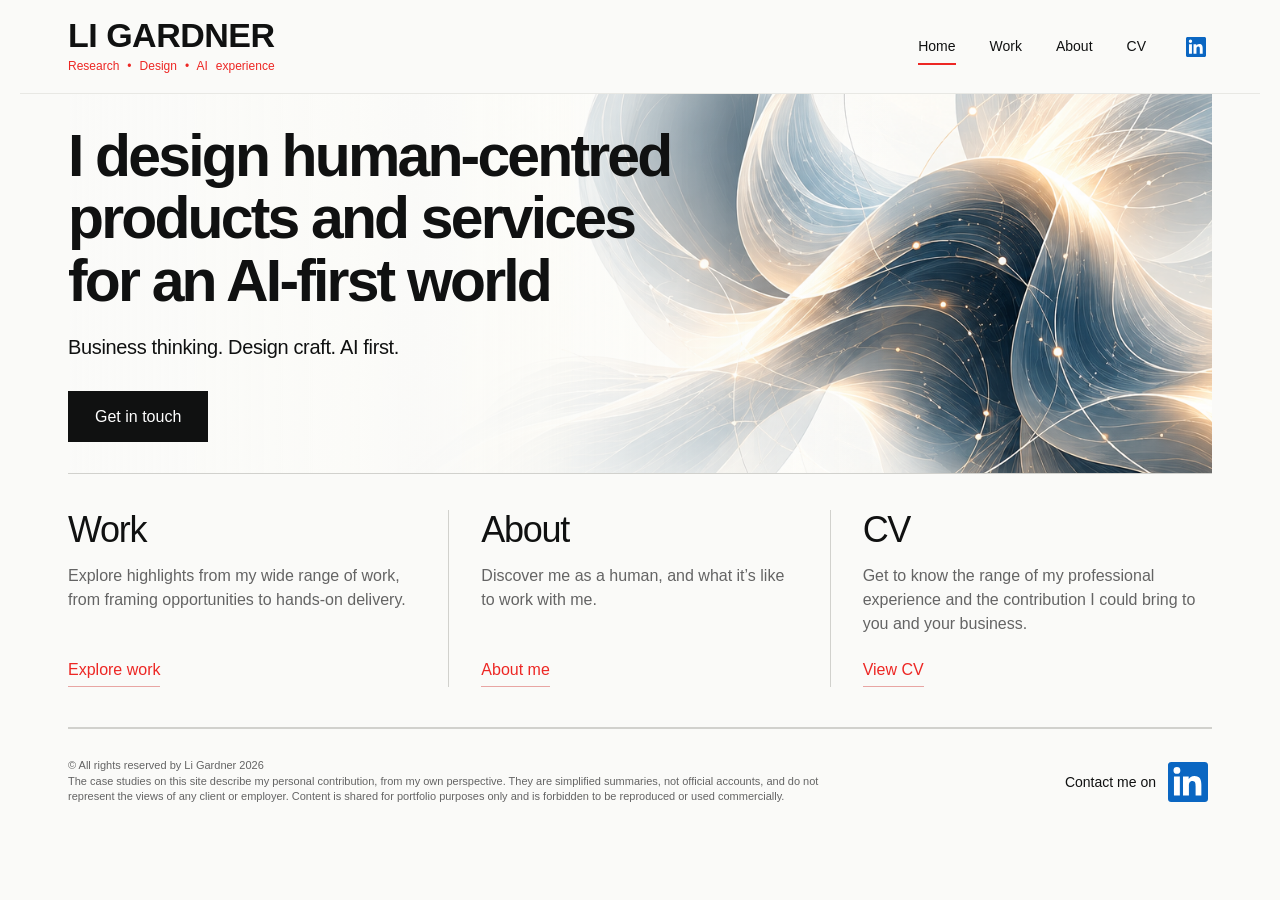
==== index.html @ 1fcf15bc "Fix next-case thumbnails" ====
<!doctype html><html lang="en"><head><meta charset="utf-8"><meta name="viewport" content="width=device-width,initial-scale=1"><meta name="description" content="Li Gardner connects business, people and technology, from strategy to hands-on product design and delivery."><title>Strategy × Design × AI | Li Gardner</title><link rel="icon" href="favicon.ico" sizes="any"><link rel="icon" type="image/png" sizes="32x32" href="assets/favicon-32.png"><link rel="apple-touch-icon" href="assets/apple-touch-icon.png"><link rel="stylesheet" href="style.css"><style>.portfolio-column h2{font-size:36px;letter-spacing:-1.3px;font-weight:500;line-height:1.1}.portfolio-column a{font-size:16px;padding-bottom:5px}.portfolio-column a:hover{color:var(--red);border-color:#e8a5a3}</style></head><body class=""><a class="skip" href="#main">Skip to content</a><header><a class="brand" href="index.html"><span class="brand-name">LI GARDNER</span><span class="brand-tagline">Research • Design • AI experience</span></a><nav aria-label="Main navigation"><a href="index.html" class="active" aria-current="page">Home</a><a href="work.html" >Work</a><a href="about.html" >About</a><a href="cv.html" >CV</a><span class="nav-contact"><a class="nav-icon" href="https://www.linkedin.com/in/ligardner/" target="_blank" rel="noopener" aria-label="Li Gardner on LinkedIn" title="LinkedIn"><svg viewBox="0 0 24 24" fill="currentColor" aria-hidden="true" focusable="false"><rect x="4" y="4" width="16" height="16" fill="#fff"/><path d="M20.45 2H3.55C2.69 2 2 2.68 2 3.52v16.96c0 .84.69 1.52 1.55 1.52h16.9c.86 0 1.55-.68 1.55-1.52V3.52c0-.84-.69-1.52-1.55-1.52ZM7.93 18.75H4.98V9.2h2.95v9.55ZM6.46 7.9a1.71 1.71 0 1 1 0-3.42 1.71 1.71 0 0 1 0 3.42Zm12.29 10.85H15.8V14.1c0-1.11-.02-2.54-1.55-2.54-1.55 0-1.79 1.21-1.79 2.46v4.73H9.51V9.2h2.83v1.31h.04c.39-.74 1.35-1.52 2.78-1.52 2.97 0 3.52 1.95 3.52 4.49v5.27Z"/></svg></a></span></nav></header><main id="main"><section class="hero"><img class="hero-image" src="assets/technology-abstract.png" alt="Translucent flowing forms, fine data threads and luminous connections"><div class="copy"><h1 class="ai-headline"><span>I design human-centred</span><span>products and services</span><span>for an AI-first world</span></h1><p class="hero-capabilities">Business thinking. Design craft. AI first.</p><a class="hero-contact" href="mailto:li.gardner.design@gmail.com">Get in touch</a></div></section><section class="section portfolio-columns" aria-label="Explore the portfolio"><article class="portfolio-column"><h2>Work</h2><p>Explore highlights from my wide range of work, from framing opportunities to hands-on delivery.</p><a href="work.html">Explore work</a></article><article class="portfolio-column"><h2>About</h2><p>Discover me as a human, and what it’s like to work with me.</p><a href="about.html">About me</a></article><article class="portfolio-column"><h2>CV</h2><p>Get to know the range of my professional experience and the contribution I could bring to you and your business.</p><a href="cv.html">View CV</a></article></section></main><footer><span class="footer-rights">© All rights reserved by Li Gardner 2026</span><div class="footer-links"><a class="footer-linkedin" href="https://www.linkedin.com/in/ligardner/" target="_blank" rel="noopener" aria-label="Contact me on LinkedIn">Contact me on <svg viewBox="0 0 24 24" fill="currentColor" aria-hidden="true" focusable="false"><rect x="4" y="4" width="16" height="16" fill="#fff"/><path d="M20.45 2H3.55C2.69 2 2 2.68 2 3.52v16.96c0 .84.69 1.52 1.55 1.52h16.9c.86 0 1.55-.68 1.55-1.52V3.52c0-.84-.69-1.52-1.55-1.52ZM7.93 18.75H4.98V9.2h2.95v9.55ZM6.46 7.9a1.71 1.71 0 1 1 0-3.42 1.71 1.71 0 0 1 0 3.42Zm12.29 10.85H15.8V14.1c0-1.11-.02-2.54-1.55-2.54-1.55 0-1.79 1.21-1.79 2.46v4.73H9.51V9.2h2.83v1.31h.04c.39-.74 1.35-1.52 2.78-1.52 2.97 0 3.52 1.95 3.52 4.49v5.27Z"/></svg></a></div><p class="footer-note">The case studies on this site describe my personal contribution, from my own perspective. They are simplified summaries, not official accounts, and do not represent the views of any client or employer. Content is shared for portfolio purposes only and is forbidden to be reproduced or used commercially.</p></footer><script data-goatcounter="https://ligardner.goatcounter.com/count"
        async src="//gc.zgo.at/count.js"></script>
</body></html>
---- style.css ----
:root{--red:#ed2724;--ink:#101111;--muted:#646464;--line:#d1d1cd;--paper:#fafaf8}*{box-sizing:border-box}html{scroll-behavior:smooth}body{margin:0;background:var(--paper);color:var(--ink);font-family:Arial,Helvetica,sans-serif;font-size:16px;line-height:1.45}a{color:inherit;text-decoration:none}a:hover{color:var(--red)}a:focus-visible,button:focus-visible{outline:2px solid var(--red);outline-offset:6px}img{display:block;width:100%;object-fit:cover}header,main,footer{max-width:1240px;margin:auto}header{height:94px;padding:0 48px;display:flex;align-items:center;justify-content:space-between;border-bottom:1px solid #e8e8e4}.brand{font-size:18px;font-weight:700;letter-spacing:-.7px}nav{display:flex;gap:34px;font-size:14px}nav .active{border-bottom:2px solid var(--red);padding-bottom:9px}main{padding:0 48px}.eyebrow{font-size:12px;letter-spacing:2px;text-transform:uppercase;margin:0 0 24px}.red{color:var(--red)}h1,h2,h3,p{margin-top:0}h1{font-size:clamp(48px,5.8vw,78px);line-height:1.03;font-weight:500;letter-spacing:-4px;margin-bottom:30px}h2{font-size:36px;font-weight:500;line-height:1.1;letter-spacing:-1.3px}h3{font-size:24px;line-height:1.2;letter-spacing:-.7px}p{max-width:650px}p.sub{font-size:22px;line-height:1.3}.muted{color:var(--muted)}.link{display:inline-block;color:var(--red);border-bottom:1px solid #e8a5a3;padding-bottom:5px}.hero{position:relative;min-height:630px;display:flex;align-items:center;border-bottom:1px solid var(--line);isolation:isolate}.hero .hero-image{position:absolute;right:-48px;top:0;width:66%;height:100%;z-index:-1}.hero .copy{width:58%;padding:70px 0}.hero h1{font-size:clamp(46px,4.6vw,63px);font-weight:600;line-height:1.06;letter-spacing:-2.8px}.hero p{font-size:18px}.dash{height:2px;width:32px;background:var(--red);margin-top:24px}.facts{display:grid;grid-template-columns:repeat(3,1fr);gap:30px;padding:32px 0;border-bottom:1px solid var(--line)}.facts strong{display:block;font-size:18px;margin-bottom:8px}.facts span{font-size:14px;color:var(--muted)}.section{padding:58px 0;border-bottom:1px solid var(--line)}.feature{display:grid;grid-template-columns:1.3fr 1fr;gap:48px;align-items:center}.feature img{height:450px}.feature h2{font-size:46px}.feature .sub{font-size:23px}.statement{display:grid;grid-template-columns:1fr 1fr;gap:64px}.statement p{color:var(--muted);font-size:18px}.page-intro{padding:62px 0 36px}.page-intro h1{max-width:760px}.work-grid{display:grid;grid-template-columns:1.3fr 1fr;gap:56px;align-items:start}.work-grid img{height:640px}.work-copy{padding:20px 0}.work-copy h2{font-size:44px}.metrics{display:flex;gap:30px;border-top:1px solid var(--line);border-bottom:1px solid var(--line);padding:26px 0;margin:32px 0}.metrics strong{font-size:38px;line-height:1.1;display:block;letter-spacing:-1px}.metrics small{font-size:14px;display:block;margin-top:8px;color:var(--muted)}.roles{font-size:14px;padding-bottom:20px}.work-end{font-size:30px;max-width:640px;line-height:1.25;padding:64px 0}.about-grid{display:grid;grid-template-columns:1fr 1fr;gap:64px}.portrait{height:430px;background:#dededc;display:flex;align-items:center;justify-content:center;color:#777;margin-bottom:30px}.approach{margin-top:48px}.step{display:grid;grid-template-columns:70px 1fr;gap:20px;border-top:1px solid var(--line);padding:24px 0}.step-number{color:#b9b9b6;font-size:48px;line-height:1}.step strong{display:block;margin-bottom:5px}.step p{font-size:16px;color:var(--muted);margin:0}.outline{display:inline-block;color:var(--red);border:1px solid var(--red);padding:13px 30px;margin:10px 0 30px}.experience{display:grid;grid-template-columns:1.3fr 1fr;gap:70px;padding:40px 0 60px;border-top:1px solid var(--line)}.timeline{border-left:1px solid var(--line);margin-left:12px;padding-left:30px}.job{position:relative;padding:0 0 32px}.job:before{content:'';position:absolute;left:-35px;top:9px;width:9px;height:9px;border-radius:50%;background:var(--ink)}.job h3{margin-bottom:6px}.job p{font-size:15px;color:var(--muted);margin-bottom:5px}.caps{list-style:none;padding:0;display:grid;grid-template-columns:1fr 1fr;gap:18px}.dark{background:#0e1010;color:#f5f5f2;--line:#454646;--muted:#b0b1af}.dark header{border-color:#303232}.case-hero{position:relative;min-height:730px;isolation:isolate;padding-top:45px}.case-hero h1{font-size:clamp(48px,5.5vw,72px);max-width:660px;letter-spacing:-3px}.case-hero img{position:absolute;z-index:-2;inset:0;width:100%;height:100%;object-position:center 63%}.case-hero:after{content:'';position:absolute;inset:0;z-index:-1;background:linear-gradient(180deg,rgba(14,16,16,.93),rgba(14,16,16,0) 65%)}.case-hero .eyebrow{color:#e8aca2}.summary{display:grid;grid-template-columns:repeat(3,1fr);gap:32px;padding:36px 0;border-bottom:1px solid var(--line)}.summary h3{font-size:18px}.summary p{font-size:16px;color:var(--muted);margin:0}.impact{padding:34px 0;border-bottom:1px solid var(--line)}.impact .rating{font-size:82px;line-height:1.1;letter-spacing:-3px;color:var(--red)}.impact .label{font-size:14px;margin-bottom:10px}.chapters{display:flex;gap:24px;padding:24px 0;border-bottom:1px solid var(--line);font-size:14px;flex-wrap:wrap}.chapter{padding:45px 0;border-bottom:1px solid var(--line);display:grid;grid-template-columns:1fr 1fr;gap:45px;align-items:start}.chapter h2{font-size:30px}.chapter h2 span{color:var(--red)}.chapter p{color:var(--muted)}.chapter img{height:320px}.chapter .evidence{border-left:2px solid var(--red);padding-left:24px}.evidence strong{font-size:50px;font-weight:500}.evidence p{margin:5px 0 20px}.visual-note{font-size:12px;color:var(--muted);text-align:right;padding-top:8px}.outcomes{display:grid;grid-template-columns:repeat(3,1fr);gap:20px;margin-top:20px}.outcomes strong{display:block;font-size:36px}.outcomes span{font-size:14px;color:var(--muted)}footer{padding:30px 48px;display:flex;justify-content:space-between;gap:25px;font-size:14px}.footer-links{display:flex;gap:26px}.skip{position:absolute;top:-60px;left:10px;background:white;color:black;padding:10px;z-index:10}.skip:focus{top:10px}@media(min-width:1400px){body{padding:16px 0}header,main,footer{max-width:1320px}}@media(max-width:760px){header{height:76px;padding:0 24px}nav{gap:23px}main{padding:0 24px}h1{font-size:54px;letter-spacing:-2.7px}.hero{min-height:640px;align-items:flex-start}.hero .copy{width:100%;padding:50px 0}.hero h1{max-width:360px;font-size:45px;letter-spacing:-2px}.hero .hero-image{width:100%;right:-24px;top:220px;height:420px;opacity:.9}.hero p{max-width:190px;font-size:16px}.facts{gap:18px;padding:24px 0}.facts strong{font-size:15px}.facts span{font-size:12px}.feature,.statement,.work-grid,.about-grid,.experience,.chapter{grid-template-columns:1fr;gap:28px}.section{padding:38px 0}.feature img{height:350px}.feature h2,.work-copy h2{font-size:36px}.page-intro{padding-top:42px}.work-grid img{height:470px}.work-copy{padding:0}.metrics{gap:24px}.metrics strong{font-size:30px}.work-end{font-size:26px;padding:42px 0}.about-grid{gap:0}.portrait{height:320px}.approach{margin-top:10px}.experience{gap:24px}.summary{gap:18px}.summary h3{font-size:15px}.summary p{font-size:14px}.case-hero{min-height:610px}.case-hero h1{font-size:45px;letter-spacing:-2px}.case-hero img{object-position:50% 60%}.impact .rating{font-size:62px}.chapter{padding:34px 0}.outcomes{grid-template-columns:1fr}.outcomes div{border-bottom:1px solid var(--line);padding:12px 0}footer{padding:26px 24px;font-size:12px}.footer-links{gap:12px}.caps{font-size:14px}}@media(prefers-reduced-motion:reduce){html{scroll-behavior:auto}}

/* Policing case study */
.case-deck{max-width:520px;color:#d8d8d4}.policing-hero:after{background:linear-gradient(90deg,rgba(14,16,16,.95),rgba(14,16,16,.3) 80%)}.policing-hero img{object-position:center}.partner-grid{display:grid;grid-template-columns:repeat(4,1fr);gap:26px;margin-top:35px}.partner-grid article{border-top:1px solid var(--line);padding-top:25px}.partner-grid p{color:var(--muted)}.partner-grid .eyebrow{font-size:12px;margin-bottom:14px}.partner-grid h3{font-size:22px}.case-table{width:100%;border-collapse:collapse;text-align:left;margin-top:30px}.case-table caption{text-align:left;font-size:14px;color:var(--muted);padding-bottom:15px}.case-table th,.case-table td{border-top:1px solid var(--line);padding:20px 18px;vertical-align:top}.case-table th:first-child{padding-left:0;width:20%}.case-table td{color:var(--muted);width:40%}.case-table thead{font-size:14px}.evaluation-list{padding-left:20px;color:var(--muted)}.evaluation-list li{padding-bottom:12px}.evaluation-list b{color:#f5f5f2}.case-closing{font-size:24px;line-height:1.35;margin-top:40px;max-width:850px}.case-bottom{display:flex;justify-content:space-between;gap:20px;padding:30px 0}.work-entry{padding-bottom:48px;margin-bottom:48px;border-bottom:1px solid var(--line)}.policing-card .metrics strong{font-size:30px}.home-policing{margin-top:44px;padding-top:44px;border-top:1px solid var(--line)}@media(max-width:760px){.partner-grid{grid-template-columns:1fr 1fr;gap:24px}.case-table th,.case-table td{padding:14px 10px;font-size:14px}.case-table th:first-child{width:21%}.case-deck{font-size:18px;max-width:300px}.policing-hero{min-height:590px}.policing-hero img{object-position:65% center}.policing-hero:after{background:linear-gradient(90deg,rgba(14,16,16,.9),rgba(14,16,16,.3))}.case-closing{font-size:21px}.case-bottom{font-size:14px}.partner-grid h3{font-size:20px}.work-entry{padding-bottom:32px;margin-bottom:32px}}

/* Light technology art direction, retaining the editorial type and layout. */
.hero .hero-image{width:76%;object-position:65% center}.hero .copy{position:relative;z-index:1}.explore-section h2{font-size:42px;margin-bottom:38px}.section-links{border-top:1px solid var(--line)}.section-link{display:grid;grid-template-columns:64px 1fr 140px;align-items:center;gap:25px;padding:30px 0;border-bottom:1px solid var(--line)}.section-link:last-child{border-bottom:0}.section-index{font-size:26px;color:#a6a6a1;font-weight:400}.section-link h3{font-size:34px;font-weight:500;margin:0 0 8px;letter-spacing:-1px}.section-link p{color:var(--muted);margin:0;max-width:590px}.section-action{font-size:14px;color:var(--red);justify-self:end}.section-link:hover h3{color:var(--red)}.case-hero img{object-position:65% center}.case-hero:after{background:linear-gradient(90deg,rgba(14,16,16,.98) 0%,rgba(14,16,16,.93) 30%,rgba(14,16,16,.45) 51%,rgba(14,16,16,0) 75%)}.policing-hero:after{background:linear-gradient(90deg,rgba(14,16,16,.98),rgba(14,16,16,.86) 36%,rgba(14,16,16,0) 75%)}.case-hero h1{max-width:620px}.work-grid img{object-position:60% center}@media(max-width:760px){.hero .hero-image{width:110%;top:200px;height:440px;right:-24px;object-position:75% center;opacity:1}.hero .copy{padding-bottom:30px}.explore-section h2{font-size:32px}.section-link{grid-template-columns:32px 1fr;gap:15px;padding:24px 0}.section-link h3{font-size:30px}.section-action{grid-column:2;justify-self:start}.section-index{font-size:20px;align-self:start;padding-top:5px}.section-link p{font-size:16px}.case-hero img{object-position:65% center}.case-hero:after,.policing-hero:after{background:linear-gradient(180deg,rgba(14,16,16,.94) 0%,rgba(14,16,16,.85) 25%,rgba(14,16,16,.28) 55%,rgba(14,16,16,0) 75%)}.case-hero h1{max-width:100%}.work-grid img{height:440px;object-position:60% center}}

/* Abstract page heroes and original photography. */
.abstract-page-hero{position:relative;isolation:isolate;min-height:460px;display:flex;flex-direction:column;justify-content:center;overflow:hidden;margin-bottom:45px;border-bottom:1px solid var(--line)}.page-hero-art{position:absolute;right:-48px;top:0;width:72%;height:100%;object-position:70% center;z-index:-1}.abstract-page-hero h1{max-width:650px}.hero-explainer{max-width:470px;color:var(--muted);margin-bottom:0}.abstract-page-hero .outline{align-self:flex-start}.original-portrait{object-fit:contain;height:auto;aspect-ratio:1;background:transparent;max-width:540px}.original-policing-image{width:100%;aspect-ratio:247/184;background-image:url('assets/original-portfolio-board.png');background-size:621.8623% 556.5217%;background-position:81.4585% 54.6428%;background-repeat:no-repeat}.policing-hero{min-height:610px;padding-right:52%;display:flex;flex-direction:column;justify-content:center;padding-top:40px}.policing-hero .original-policing-image{position:absolute;right:0;top:90px;width:48%;z-index:-1}.policing-hero:after{display:none}.policing-hero h1{font-size:60px;letter-spacing:-2.5px}.policing-hero .case-deck{font-size:20px}.case-category,.artifact-label{font-size:12px;letter-spacing:1.4px;text-transform:uppercase;color:var(--red);margin-bottom:16px}.case-at-a-glance{margin:28px 0;border-top:1px solid var(--line)}.case-at-a-glance>div{display:grid;grid-template-columns:125px 1fr;gap:16px;padding:15px 0;border-bottom:1px solid var(--line)}.case-at-a-glance dt{font-size:14px;font-weight:700}.case-at-a-glance dd{font-size:15px;color:var(--muted);margin:0}.case-study-section>.eyebrow{margin-bottom:35px}.work-grid .original-policing-image{min-height:0;height:auto}.decision-artifact h2{max-width:650px}@media(max-width:760px){.abstract-page-hero{min-height:430px;margin-bottom:32px}.page-hero-art{width:100%;right:-70px;opacity:.6;object-position:75% center}.abstract-page-hero h1{position:relative;max-width:340px}.abstract-page-hero .hero-explainer{max-width:290px}.policing-hero{min-height:0;padding:35px 0 0;display:block}.policing-hero h1{font-size:45px}.policing-hero .original-policing-image{position:relative;top:auto;right:auto;width:100%;z-index:0;margin:25px 0 0}.policing-hero .case-deck{max-width:100%;font-size:18px}.case-at-a-glance>div{grid-template-columns:100px 1fr;gap:12px}.original-portrait{max-width:100%}}

.hero .hero-capabilities{font-size:22px;line-height:1.35;font-weight:500;margin-top:32px;max-width:390px}.about-photo-hero{min-height:510px}@media(max-width:760px){.hero .hero-capabilities{font-size:19px;max-width:220px}.about-photo-hero{min-height:430px}}

/* Browser annotation refinements. */
.brand{font-size:28px;letter-spacing:-1px}.hero .copy{width:72%}.hero h1{max-width:640px}.hero .hero-capabilities{max-width:none;font-size:20px;letter-spacing:-.35px;white-space:nowrap}.hero-contact{display:inline-block;margin-top:12px;padding:13px 26px;background:var(--ink);color:white;border:1px solid var(--ink);font-size:16px}.hero-contact:hover{background:var(--red);border-color:var(--red);color:white}.section-action{display:inline-flex;align-items:center;justify-content:center;min-height:44px;padding:11px 18px;border:1px solid var(--red);color:var(--red);white-space:nowrap;transition:background .15s,color .15s}.section-link:hover .section-action,.section-link:focus-visible .section-action{background:var(--red);color:#fff}.section-link{grid-template-columns:64px 1fr 150px}.explore-section{padding-top:40px}@media(max-width:760px){header{height:auto;min-height:112px;flex-direction:column;align-items:flex-start;justify-content:center;gap:17px;padding-top:18px;padding-bottom:18px}.brand{font-size:25px}nav{gap:25px}.hero .copy{width:100%}.hero .hero-capabilities{font-size:18px;max-width:330px;white-space:normal;letter-spacing:0}.hero-contact{margin-top:6px}.section-link{grid-template-columns:32px 1fr}.section-action{min-width:125px}.hero{min-height:650px}}@media(prefers-reduced-motion:reduce){.section-action{transition:none}}

/* Compact hero and signature lockup. */
.brand{display:inline-grid;grid-template-columns:1fr;gap:4px;line-height:1.1}.brand-name{display:block}.brand-tagline{display:flex;justify-content:space-between;gap:4px;width:100%;font-size:12px;font-weight:400;letter-spacing:0;color:var(--red);line-height:1.4}.hero{min-height:500px}.hero .copy{padding:36px 0}.hero h1{margin-bottom:22px}.hero .hero-capabilities{margin-top:22px;margin-bottom:18px}@media(max-width:760px){.brand-tagline{font-size:12px;letter-spacing:0}.hero{min-height:510px}.hero .copy{padding:34px 0}.hero .hero-image{top:140px;height:370px}.hero h1{margin-bottom:20px}.hero .hero-capabilities{margin-top:20px}}

/* Three-column portfolio links directly beneath the hero. */
.portfolio-columns{display:grid;grid-template-columns:repeat(3,minmax(0,1fr));gap:0;padding:36px 0 40px}.portfolio-column{display:flex;flex-direction:column;padding:0 32px;border-right:1px solid var(--line)}.portfolio-column:first-child{padding-left:0}.portfolio-column:last-child{padding-right:0;border-right:0}.portfolio-column h2{font-size:26px;letter-spacing:-.7px;margin-bottom:14px}.portfolio-column p{color:var(--muted);font-size:16px;line-height:1.5;margin-bottom:22px}.portfolio-column a{color:var(--red);font-size:14px;align-self:flex-start;margin-top:auto;border-bottom:1px solid #e8a5a3;padding-bottom:4px}.portfolio-column a:hover{color:var(--ink);border-color:var(--ink)}@media(max-width:760px){.portfolio-columns{grid-template-columns:1fr;padding:8px 0}.portfolio-column,.portfolio-column:first-child,.portfolio-column:last-child{padding:26px 0;border-right:0;border-bottom:1px solid var(--line)}.portfolio-column:last-child{border-bottom:0}.portfolio-column h2{font-size:25px;margin-bottom:10px}.portfolio-column p{margin-bottom:15px}.portfolio-column a{margin-top:0}}

.ai-headline span{display:block;white-space:nowrap}@media(max-width:760px){.hero .ai-headline{font-size:clamp(28px,7.8vw,45px);letter-spacing:-1.2px}}

/* Shorter hero with artwork flowing underneath the copy. */
.hero{min-height:380px;overflow:hidden}.hero .copy{padding:28px 0}.hero .hero-image{top:0;right:-48px;width:calc(100% + 96px);height:100%;object-fit:cover;object-position:75% 46%;z-index:-2;opacity:1;mix-blend-mode:multiply;-webkit-mask-image:linear-gradient(90deg,transparent 0%,rgba(0,0,0,.3) 20%,rgba(0,0,0,.8) 46%,#000 72%);mask-image:linear-gradient(90deg,transparent 0%,rgba(0,0,0,.3) 20%,rgba(0,0,0,.8) 46%,#000 72%)}.hero:after{content:'';position:absolute;inset:0;z-index:-1;pointer-events:none;background:linear-gradient(90deg,rgba(250,250,248,.94) 0%,rgba(250,250,248,.72) 25%,rgba(250,250,248,.35) 52%,rgba(250,250,248,0) 76%)}@media(max-width:760px){.hero{min-height:330px}.hero .copy{padding:28px 0}.hero .hero-image{top:0;right:-24px;width:calc(100% + 48px);height:100%;object-position:68% 48%;-webkit-mask-image:linear-gradient(90deg,rgba(0,0,0,.3),#000 85%);mask-image:linear-gradient(90deg,rgba(0,0,0,.3),#000 85%)}.hero:after{background:linear-gradient(90deg,rgba(250,250,248,.88),rgba(250,250,248,.65) 45%,rgba(250,250,248,.15) 100%)}}

/* Compact Work-page introduction. */
.compact-work-hero{min-height:0;padding:42px 0;margin-bottom:28px}.compact-work-hero .eyebrow{margin-bottom:16px}.compact-work-hero h1{font-size:clamp(46px,4.6vw,63px);font-weight:600;line-height:1.06;letter-spacing:-2.8px;white-space:nowrap;max-width:none;margin-bottom:0}.compact-work-hero .page-hero-art{width:100%;right:-48px;object-position:75% 46%;mix-blend-mode:multiply;opacity:.75;mask-image:linear-gradient(90deg,transparent,rgba(0,0,0,.35) 35%,#000 80%)}.work-end{font-size:18px;line-height:1.5;color:var(--muted);max-width:760px;padding:28px 0;margin-bottom:0}@media(max-width:760px){.compact-work-hero{padding:28px 0;margin-bottom:22px}.compact-work-hero h1{font-size:clamp(28px,7.8vw,45px);letter-spacing:-1.2px}.compact-work-hero .page-hero-art{right:-24px;width:100%;opacity:.55}.work-end{font-size:16px;padding:24px 0}}

/* Match the policing card to the Royal Mail portrait frame. */
.case-study-section .work-grid .original-policing-image{height:640px;width:100%;aspect-ratio:auto;background-size:auto 556.5217%;background-position:80% 54.6428%}.case-study-section .work-grid>a>img{height:640px}@media(max-width:760px){.case-study-section .work-grid .original-policing-image,.case-study-section .work-grid>a>img{height:440px}.case-study-section .work-grid .original-policing-image{background-position:79% 54.6428%}}

/* Plain uppercase tagline with natural word spacing. */
.brand{display:flex;flex-direction:column;align-items:flex-start;gap:4px}.brand-tagline{display:block;width:auto;white-space:nowrap;word-spacing:normal;letter-spacing:0;font-size:12px;font-weight:400;line-height:1.4;gap:0}@media(max-width:760px){.brand-tagline{font-size:12px;letter-spacing:0}}

/* Compact About hero and unchanged original portrait. */
.about-profile{display:block;width:50%;height:auto;object-fit:contain;margin:0 0 24px}.about-identity{font-size:24px;line-height:1.3;letter-spacing:-.6px;margin-bottom:22px}.compact-about-hero{margin-bottom:32px}@media(max-width:760px){.about-profile{width:50%;margin-bottom:20px}.about-identity{font-size:21px}}

.compact-cv-hero h1{white-space:normal}.compact-cv-hero .outline{margin:22px 0 0}.availability-location{font-size:14px;font-weight:400}.thought-leadership p{margin-bottom:20px}

.cv-page header{border-bottom:0}

.cv-page .experience{border-top:0}.cv-page .compact-cv-hero{border-bottom:0}

.brand{display:inline-grid;grid-template-columns:1fr;width:max-content;align-items:stretch}.brand-name{font-size:34px;letter-spacing:-.5px;line-height:1.05;width:100%;text-align:justify;text-align-last:justify;white-space:nowrap}.brand-tagline{width:100%;text-align:justify;text-align-last:justify;white-space:nowrap}

header nav{align-items:center}.nav-contact{display:inline-flex;align-items:center;gap:12px}.nav-icon{display:inline-flex;align-items:center;justify-content:center;width:32px;height:32px}.nav-icon svg{display:block;width:20px;height:20px}@media(max-width:760px){header nav{gap:16px;flex-wrap:wrap}.nav-contact{gap:8px}.nav-icon{width:28px;height:32px}}

header nav>a,header nav>a.active{position:relative;padding:0;border:0;color:inherit;font-weight:400;line-height:1.45}header nav>a:hover,header nav>a:focus-visible{color:inherit}header nav>a::after{content:"";position:absolute;left:0;right:0;bottom:-8px;height:2px;background:var(--red);opacity:0}header nav>a.active::after{opacity:1}

.star-intro{display:grid;grid-template-columns:1fr 1fr;gap:45px;margin-bottom:30px}.star-intro h2{font-size:30px}.star-intro p,.star-actions p{color:var(--muted)}.consulting-panel{margin:32px 0 0;padding:28px;border:1px solid var(--line);background:#151919}.consulting-panel figcaption{margin-bottom:20px}.consulting-panel .artifact-label{display:block}.consulting-panel h3{font-size:24px;margin-bottom:10px}.consulting-panel figcaption p{font-size:14px;margin-bottom:0}.readiness-status{display:inline-block;padding:5px 12px;border:1px solid #71938d;color:#c7ddd8;font-size:14px}.star-actions{display:grid;grid-template-columns:repeat(3,1fr);gap:28px;margin:30px 0}.star-actions article{border-top:2px solid var(--red);padding-top:22px}.star-actions h3{font-size:22px}.star-actions p{font-size:16px}.star-actions .action-effect{color:#eceeea;border-top:1px solid var(--line);padding-top:15px}.measurement-note{font-size:14px;color:var(--muted);margin:16px 0 0}.decision-gates{display:grid;grid-template-columns:repeat(4,1fr);gap:1px;background:var(--line);border:1px solid var(--line);margin-top:30px}.decision-gates>div{background:#151919;padding:22px}.decision-gates span{color:var(--red);font-size:14px;display:block;margin-bottom:12px}.decision-gates strong{display:block;font-size:20px;margin-bottom:8px}.decision-gates small{display:block;color:var(--muted);font-size:14px}.star-results{margin-top:35px}.star-results strong{font-size:clamp(28px,3.1vw,40px)}@media(max-width:760px){.star-intro,.star-actions{grid-template-columns:1fr;gap:22px}.consulting-panel{padding:20px 16px}.decision-gates{grid-template-columns:1fr 1fr}.decision-gates>div{padding:18px}.star-results{grid-template-columns:1fr}.star-section{padding:34px 0}}

.policing-star .policing-hero{display:grid;grid-template-columns:1fr 1fr;gap:40px;align-items:start;min-height:0;padding:32px 0}.policing-hero-copy{align-self:start}.policing-star .policing-hero h1{font-size:clamp(40px,4.8vw,60px);margin-bottom:20px}.policing-star .policing-hero .eyebrow{margin-bottom:20px}.policing-star .policing-hero .case-deck{margin-bottom:0}.policing-star .policing-hero .original-policing-image{position:relative;top:auto;right:auto;width:100%;height:auto;min-height:0;aspect-ratio:247/184;align-self:start;z-index:0}.policing-star .star-intro{margin-bottom:0}.policing-star .star-actions{margin-bottom:0}@media(max-width:760px){.policing-star .policing-hero{grid-template-columns:1fr;gap:24px;padding:28px 0}.policing-star .policing-hero .original-policing-image{margin:0}.policing-star .policing-hero h1{font-size:42px}}

.policing-star header{border-bottom:1px solid var(--line)}

.executive-summary h2{font-size:24px;letter-spacing:-.5px;margin-bottom:18px}.executive-summary p{font-size:20px;line-height:1.55;max-width:950px;margin-bottom:0;color:#d8d8d4}@media(max-width:760px){.executive-summary p{font-size:18px}}

.about-profile-layout{grid-template-columns:.85fr 1.15fr;align-items:start;padding-bottom:24px}.portrait-placeholder{width:100%;max-width:420px;aspect-ratio:3/4;background:#e8e8e4;border:1px solid var(--line);display:flex;align-items:center;justify-content:center;color:var(--muted)}.portrait-placeholder span{font-size:14px;letter-spacing:.4px}.about-biography{padding-top:0}.about-biography h2{margin-bottom:24px}.about-biography p{max-width:620px}.about-page main>.approach{padding:34px 0 20px;border-top:1px solid var(--line);margin-top:24px}.about-page main>.approach .step{max-width:760px}@media(max-width:760px){.about-profile-layout{grid-template-columns:1fr;gap:30px}.portrait-placeholder{max-width:360px}.about-page main>.approach{margin-top:20px}}

.about-linkedin-cta{display:inline-flex;align-items:center;gap:14px;margin-top:14px;padding:14px 0;color:var(--red);font-size:20px;font-weight:600}.about-linkedin-cta svg{display:block;width:26px;height:26px;flex-shrink:0}.linkedin-cta-label{display:block;font-size:14px;font-weight:400;color:var(--muted);margin-top:3px}.about-linkedin-cta:hover .linkedin-cta-label{color:var(--red)}


.footer-links{align-items:center}.footer-links a{white-space:nowrap}.footer-linkedin{display:inline-flex;align-items:center;gap:8px}.footer-linkedin svg{display:block;width:18px;height:18px}
footer{flex-wrap:wrap;row-gap:4px}.footer-note{flex:0 0 100%;max-width:none;padding-right:max(0px,calc(100% - 760px));margin:0;font-size:11px;line-height:1.45;color:var(--muted)}
.footer-rights{font-size:11px;line-height:1.45;color:var(--muted)}
.footer-linkedin svg{width:48px;height:48px}
footer{display:grid;grid-template-columns:1fr auto;column-gap:32px;row-gap:4px;align-items:start}footer .footer-rights{grid-column:1;grid-row:1}footer .footer-note{grid-column:1;grid-row:2;padding-right:0;max-width:760px}footer .footer-links{grid-column:2;grid-row:1/3;align-self:center}@media(max-width:760px){footer{grid-template-columns:1fr}footer .footer-links{grid-column:1;grid-row:3;align-self:start;margin-top:10px}}
.nav-icon,.footer-linkedin svg{color:#0a66c2}.nav-icon:hover,.footer-linkedin:hover svg{color:#004182}footer{row-gap:0}footer .footer-rights{margin:0}footer .footer-rights,footer .footer-note{line-height:1.4}
footer{position:relative}footer::before{content:'';position:absolute;top:0;left:48px;right:48px;border-top:1px solid var(--line)}@media(max-width:760px){footer::before{left:24px;right:24px}}

.nav-icon svg{width:24px;height:24px}
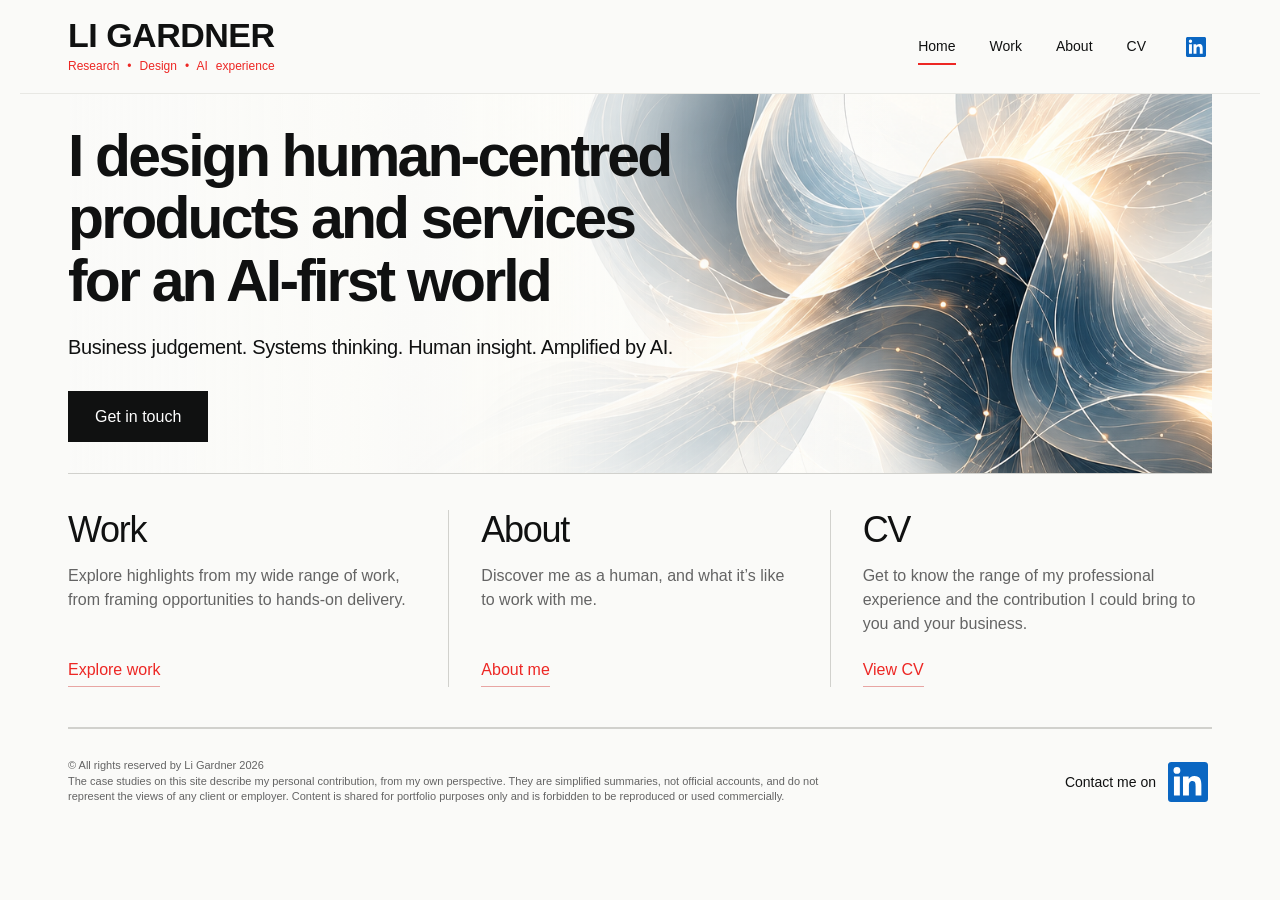
==== commit 57fdfa25: "Fix next-case thumbnails" ====
--- a/index.html
+++ b/index.html
@@ -1,3 +1,3 @@
-<!doctype html><html lang="en"><head><meta charset="utf-8"><meta name="viewport" content="width=device-width,initial-scale=1"><meta name="description" content="Li Gardner connects business, people and technology, from strategy to hands-on product design and delivery."><title>Strategy × Design × AI | Li Gardner</title><link rel="icon" href="favicon.ico" sizes="any"><link rel="icon" type="image/png" sizes="32x32" href="assets/favicon-32.png"><link rel="apple-touch-icon" href="assets/apple-touch-icon.png"><link rel="stylesheet" href="style.css"><style>.portfolio-column h2{font-size:36px;letter-spacing:-1.3px;font-weight:500;line-height:1.1}.portfolio-column a{font-size:16px;padding-bottom:5px}.portfolio-column a:hover{color:var(--red);border-color:#e8a5a3}</style></head><body class=""><a class="skip" href="#main">Skip to content</a><header><a class="brand" href="index.html"><span class="brand-name">LI GARDNER</span><span class="brand-tagline">Research • Design • AI experience</span></a><nav aria-label="Main navigation"><a href="index.html" class="active" aria-current="page">Home</a><a href="work.html" >Work</a><a href="about.html" >About</a><a href="cv.html" >CV</a><span class="nav-contact"><a class="nav-icon" href="https://www.linkedin.com/in/ligardner/" target="_blank" rel="noopener" aria-label="Li Gardner on LinkedIn" title="LinkedIn"><svg viewBox="0 0 24 24" fill="currentColor" aria-hidden="true" focusable="false"><rect x="4" y="4" width="16" height="16" fill="#fff"/><path d="M20.45 2H3.55C2.69 2 2 2.68 2 3.52v16.96c0 .84.69 1.52 1.55 1.52h16.9c.86 0 1.55-.68 1.55-1.52V3.52c0-.84-.69-1.52-1.55-1.52ZM7.93 18.75H4.98V9.2h2.95v9.55ZM6.46 7.9a1.71 1.71 0 1 1 0-3.42 1.71 1.71 0 0 1 0 3.42Zm12.29 10.85H15.8V14.1c0-1.11-.02-2.54-1.55-2.54-1.55 0-1.79 1.21-1.79 2.46v4.73H9.51V9.2h2.83v1.31h.04c.39-.74 1.35-1.52 2.78-1.52 2.97 0 3.52 1.95 3.52 4.49v5.27Z"/></svg></a></span></nav></header><main id="main"><section class="hero"><img class="hero-image" src="assets/technology-abstract.png" alt="Translucent flowing forms, fine data threads and luminous connections"><div class="copy"><h1 class="ai-headline"><span>I design human-centred</span><span>products and services</span><span>for an AI-first world</span></h1><p class="hero-capabilities">Business thinking. Design craft. AI first.</p><a class="hero-contact" href="mailto:li.gardner.design@gmail.com">Get in touch</a></div></section><section class="section portfolio-columns" aria-label="Explore the portfolio"><article class="portfolio-column"><h2>Work</h2><p>Explore highlights from my wide range of work, from framing opportunities to hands-on delivery.</p><a href="work.html">Explore work</a></article><article class="portfolio-column"><h2>About</h2><p>Discover me as a human, and what it’s like to work with me.</p><a href="about.html">About me</a></article><article class="portfolio-column"><h2>CV</h2><p>Get to know the range of my professional experience and the contribution I could bring to you and your business.</p><a href="cv.html">View CV</a></article></section></main><footer><span class="footer-rights">© All rights reserved by Li Gardner 2026</span><div class="footer-links"><a class="footer-linkedin" href="https://www.linkedin.com/in/ligardner/" target="_blank" rel="noopener" aria-label="Contact me on LinkedIn">Contact me on <svg viewBox="0 0 24 24" fill="currentColor" aria-hidden="true" focusable="false"><rect x="4" y="4" width="16" height="16" fill="#fff"/><path d="M20.45 2H3.55C2.69 2 2 2.68 2 3.52v16.96c0 .84.69 1.52 1.55 1.52h16.9c.86 0 1.55-.68 1.55-1.52V3.52c0-.84-.69-1.52-1.55-1.52ZM7.93 18.75H4.98V9.2h2.95v9.55ZM6.46 7.9a1.71 1.71 0 1 1 0-3.42 1.71 1.71 0 0 1 0 3.42Zm12.29 10.85H15.8V14.1c0-1.11-.02-2.54-1.55-2.54-1.55 0-1.79 1.21-1.79 2.46v4.73H9.51V9.2h2.83v1.31h.04c.39-.74 1.35-1.52 2.78-1.52 2.97 0 3.52 1.95 3.52 4.49v5.27Z"/></svg></a></div><p class="footer-note">The case studies on this site describe my personal contribution, from my own perspective. They are simplified summaries, not official accounts, and do not represent the views of any client or employer. Content is shared for portfolio purposes only and is forbidden to be reproduced or used commercially.</p></footer><script data-goatcounter="https://ligardner.goatcounter.com/count"
+<!doctype html><html lang="en"><head><meta charset="utf-8"><meta name="viewport" content="width=device-width,initial-scale=1"><meta name="description" content="Li Gardner connects business, people and technology, from strategy to hands-on product design and delivery."><title>Strategy × Design × AI | Li Gardner</title><link rel="icon" href="favicon.ico" sizes="any"><link rel="icon" type="image/png" sizes="32x32" href="assets/favicon-32.png"><link rel="apple-touch-icon" href="assets/apple-touch-icon.png"><link rel="stylesheet" href="style.css"><style>.portfolio-column h2{font-size:36px;letter-spacing:-1.3px;font-weight:500;line-height:1.1}.portfolio-column a{font-size:16px;padding-bottom:5px}.portfolio-column a:hover{color:var(--red);border-color:#e8a5a3}</style></head><body class=""><a class="skip" href="#main">Skip to content</a><header><a class="brand" href="index.html"><span class="brand-name">LI GARDNER</span><span class="brand-tagline">Research • Design • AI experience</span></a><nav aria-label="Main navigation"><a href="index.html" class="active" aria-current="page">Home</a><a href="work.html" >Work</a><a href="about.html" >About</a><a href="cv.html" >CV</a><span class="nav-contact"><a class="nav-icon" href="https://www.linkedin.com/in/ligardner/" target="_blank" rel="noopener" aria-label="Li Gardner on LinkedIn" title="LinkedIn"><svg viewBox="0 0 24 24" fill="currentColor" aria-hidden="true" focusable="false"><rect x="4" y="4" width="16" height="16" fill="#fff"/><path d="M20.45 2H3.55C2.69 2 2 2.68 2 3.52v16.96c0 .84.69 1.52 1.55 1.52h16.9c.86 0 1.55-.68 1.55-1.52V3.52c0-.84-.69-1.52-1.55-1.52ZM7.93 18.75H4.98V9.2h2.95v9.55ZM6.46 7.9a1.71 1.71 0 1 1 0-3.42 1.71 1.71 0 0 1 0 3.42Zm12.29 10.85H15.8V14.1c0-1.11-.02-2.54-1.55-2.54-1.55 0-1.79 1.21-1.79 2.46v4.73H9.51V9.2h2.83v1.31h.04c.39-.74 1.35-1.52 2.78-1.52 2.97 0 3.52 1.95 3.52 4.49v5.27Z"/></svg></a></span></nav></header><main id="main"><section class="hero"><img class="hero-image" src="assets/technology-abstract.png" alt="Translucent flowing forms, fine data threads and luminous connections"><div class="copy"><h1 class="ai-headline"><span>I design human-centred</span><span>products and services</span><span>for an AI-first world</span></h1><p class="hero-capabilities">Business judgement. Systems thinking. Human insight. Amplified by AI.</p><a class="hero-contact" href="mailto:li.gardner.design@gmail.com">Get in touch</a></div></section><section class="section portfolio-columns" aria-label="Explore the portfolio"><article class="portfolio-column"><h2>Work</h2><p>Explore highlights from my wide range of work, from framing opportunities to hands-on delivery.</p><a href="work.html">Explore work</a></article><article class="portfolio-column"><h2>About</h2><p>Discover me as a human, and what it’s like to work with me.</p><a href="about.html">About me</a></article><article class="portfolio-column"><h2>CV</h2><p>Get to know the range of my professional experience and the contribution I could bring to you and your business.</p><a href="cv.html">View CV</a></article></section></main><footer><span class="footer-rights">© All rights reserved by Li Gardner 2026</span><div class="footer-links"><a class="footer-linkedin" href="https://www.linkedin.com/in/ligardner/" target="_blank" rel="noopener" aria-label="Contact me on LinkedIn">Contact me on <svg viewBox="0 0 24 24" fill="currentColor" aria-hidden="true" focusable="false"><rect x="4" y="4" width="16" height="16" fill="#fff"/><path d="M20.45 2H3.55C2.69 2 2 2.68 2 3.52v16.96c0 .84.69 1.52 1.55 1.52h16.9c.86 0 1.55-.68 1.55-1.52V3.52c0-.84-.69-1.52-1.55-1.52ZM7.93 18.75H4.98V9.2h2.95v9.55ZM6.46 7.9a1.71 1.71 0 1 1 0-3.42 1.71 1.71 0 0 1 0 3.42Zm12.29 10.85H15.8V14.1c0-1.11-.02-2.54-1.55-2.54-1.55 0-1.79 1.21-1.79 2.46v4.73H9.51V9.2h2.83v1.31h.04c.39-.74 1.35-1.52 2.78-1.52 2.97 0 3.52 1.95 3.52 4.49v5.27Z"/></svg></a></div><p class="footer-note">The case studies on this site describe my personal contribution, from my own perspective. They are simplified summaries, not official accounts, and do not represent the views of any client or employer. Content is shared for portfolio purposes only and is forbidden to be reproduced or used commercially.</p></footer><script data-goatcounter="https://ligardner.goatcounter.com/count"
         async src="//gc.zgo.at/count.js"></script>
 </body></html>
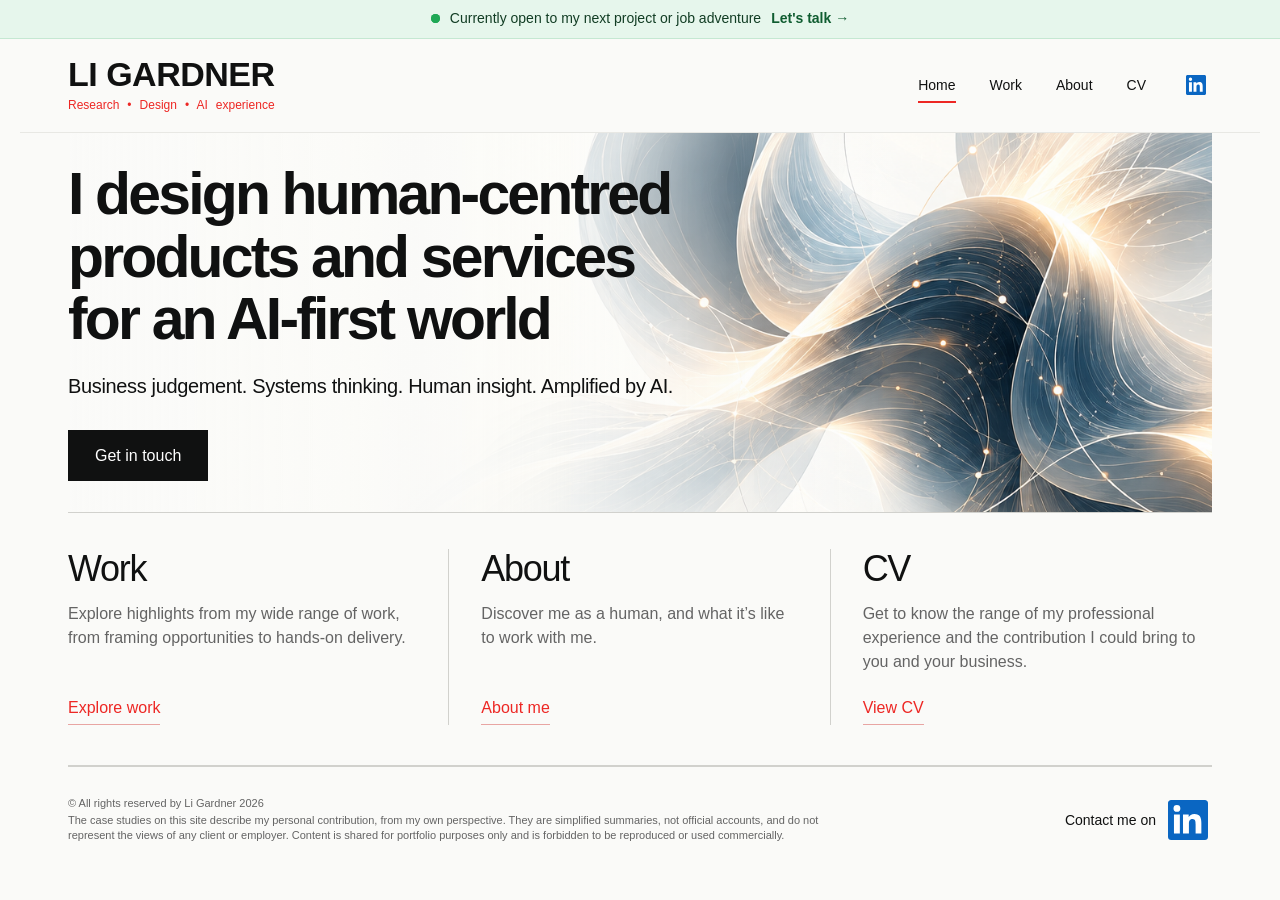
==== commit 168013dd: "Update index.html" ====
--- a/index.html
+++ b/index.html
@@ -1,3 +1,3 @@
-<!doctype html><html lang="en"><head><meta charset="utf-8"><meta name="viewport" content="width=device-width,initial-scale=1"><meta name="description" content="Li Gardner connects business, people and technology, from strategy to hands-on product design and delivery."><title>Strategy × Design × AI | Li Gardner</title><link rel="icon" href="favicon.ico" sizes="any"><link rel="icon" type="image/png" sizes="32x32" href="assets/favicon-32.png"><link rel="apple-touch-icon" href="assets/apple-touch-icon.png"><link rel="stylesheet" href="style.css"><style>.portfolio-column h2{font-size:36px;letter-spacing:-1.3px;font-weight:500;line-height:1.1}.portfolio-column a{font-size:16px;padding-bottom:5px}.portfolio-column a:hover{color:var(--red);border-color:#e8a5a3}</style></head><body class=""><a class="skip" href="#main">Skip to content</a><header><a class="brand" href="index.html"><span class="brand-name">LI GARDNER</span><span class="brand-tagline">Research • Design • AI experience</span></a><nav aria-label="Main navigation"><a href="index.html" class="active" aria-current="page">Home</a><a href="work.html" >Work</a><a href="about.html" >About</a><a href="cv.html" >CV</a><span class="nav-contact"><a class="nav-icon" href="https://www.linkedin.com/in/ligardner/" target="_blank" rel="noopener" aria-label="Li Gardner on LinkedIn" title="LinkedIn"><svg viewBox="0 0 24 24" fill="currentColor" aria-hidden="true" focusable="false"><rect x="4" y="4" width="16" height="16" fill="#fff"/><path d="M20.45 2H3.55C2.69 2 2 2.68 2 3.52v16.96c0 .84.69 1.52 1.55 1.52h16.9c.86 0 1.55-.68 1.55-1.52V3.52c0-.84-.69-1.52-1.55-1.52ZM7.93 18.75H4.98V9.2h2.95v9.55ZM6.46 7.9a1.71 1.71 0 1 1 0-3.42 1.71 1.71 0 0 1 0 3.42Zm12.29 10.85H15.8V14.1c0-1.11-.02-2.54-1.55-2.54-1.55 0-1.79 1.21-1.79 2.46v4.73H9.51V9.2h2.83v1.31h.04c.39-.74 1.35-1.52 2.78-1.52 2.97 0 3.52 1.95 3.52 4.49v5.27Z"/></svg></a></span></nav></header><main id="main"><section class="hero"><img class="hero-image" src="assets/technology-abstract.png" alt="Translucent flowing forms, fine data threads and luminous connections"><div class="copy"><h1 class="ai-headline"><span>I design human-centred</span><span>products and services</span><span>for an AI-first world</span></h1><p class="hero-capabilities">Business judgement. Systems thinking. Human insight. Amplified by AI.</p><a class="hero-contact" href="mailto:li.gardner.design@gmail.com">Get in touch</a></div></section><section class="section portfolio-columns" aria-label="Explore the portfolio"><article class="portfolio-column"><h2>Work</h2><p>Explore highlights from my wide range of work, from framing opportunities to hands-on delivery.</p><a href="work.html">Explore work</a></article><article class="portfolio-column"><h2>About</h2><p>Discover me as a human, and what it’s like to work with me.</p><a href="about.html">About me</a></article><article class="portfolio-column"><h2>CV</h2><p>Get to know the range of my professional experience and the contribution I could bring to you and your business.</p><a href="cv.html">View CV</a></article></section></main><footer><span class="footer-rights">© All rights reserved by Li Gardner 2026</span><div class="footer-links"><a class="footer-linkedin" href="https://www.linkedin.com/in/ligardner/" target="_blank" rel="noopener" aria-label="Contact me on LinkedIn">Contact me on <svg viewBox="0 0 24 24" fill="currentColor" aria-hidden="true" focusable="false"><rect x="4" y="4" width="16" height="16" fill="#fff"/><path d="M20.45 2H3.55C2.69 2 2 2.68 2 3.52v16.96c0 .84.69 1.52 1.55 1.52h16.9c.86 0 1.55-.68 1.55-1.52V3.52c0-.84-.69-1.52-1.55-1.52ZM7.93 18.75H4.98V9.2h2.95v9.55ZM6.46 7.9a1.71 1.71 0 1 1 0-3.42 1.71 1.71 0 0 1 0 3.42Zm12.29 10.85H15.8V14.1c0-1.11-.02-2.54-1.55-2.54-1.55 0-1.79 1.21-1.79 2.46v4.73H9.51V9.2h2.83v1.31h.04c.39-.74 1.35-1.52 2.78-1.52 2.97 0 3.52 1.95 3.52 4.49v5.27Z"/></svg></a></div><p class="footer-note">The case studies on this site describe my personal contribution, from my own perspective. They are simplified summaries, not official accounts, and do not represent the views of any client or employer. Content is shared for portfolio purposes only and is forbidden to be reproduced or used commercially.</p></footer><script data-goatcounter="https://ligardner.goatcounter.com/count"
+<!doctype html><html lang="en"><head><meta charset="utf-8"><meta name="viewport" content="width=device-width,initial-scale=1"><meta name="description" content="Li Gardner connects business, people and technology, from strategy to hands-on product design and delivery."><title>Strategy × Design × AI | Li Gardner</title><link rel="icon" href="favicon.ico" sizes="any"><link rel="icon" type="image/png" sizes="32x32" href="assets/favicon-32.png"><link rel="apple-touch-icon" href="assets/apple-touch-icon.png"><link rel="stylesheet" href="style.css"><style>.portfolio-column h2{font-size:36px;letter-spacing:-1.3px;font-weight:500;line-height:1.1}.portfolio-column a{font-size:16px;padding-bottom:5px}.portfolio-column a:hover{color:var(--red);border-color:#e8a5a3}</style></head><body class=""><a class="skip" href="#main">Skip to content</a><div class="open-banner" role="status"><span class="open-dot" aria-hidden="true"></span><span>Currently open to my next project or job adventure</span><a href="https://www.linkedin.com/in/ligardner/" target="_blank" rel="noopener">Let's talk&nbsp;→</a></div><header><a class="brand" href="index.html"><span class="brand-name">LI GARDNER</span><span class="brand-tagline">Research • Design • AI experience</span></a><nav aria-label="Main navigation"><a href="index.html" class="active" aria-current="page">Home</a><a href="work.html" >Work</a><a href="about.html" >About</a><a href="cv.html" >CV</a><span class="nav-contact"><a class="nav-icon" href="https://www.linkedin.com/in/ligardner/" target="_blank" rel="noopener" aria-label="Li Gardner on LinkedIn" title="LinkedIn"><svg viewBox="0 0 24 24" fill="currentColor" aria-hidden="true" focusable="false"><rect x="4" y="4" width="16" height="16" fill="#fff"/><path d="M20.45 2H3.55C2.69 2 2 2.68 2 3.52v16.96c0 .84.69 1.52 1.55 1.52h16.9c.86 0 1.55-.68 1.55-1.52V3.52c0-.84-.69-1.52-1.55-1.52ZM7.93 18.75H4.98V9.2h2.95v9.55ZM6.46 7.9a1.71 1.71 0 1 1 0-3.42 1.71 1.71 0 0 1 0 3.42Zm12.29 10.85H15.8V14.1c0-1.11-.02-2.54-1.55-2.54-1.55 0-1.79 1.21-1.79 2.46v4.73H9.51V9.2h2.83v1.31h.04c.39-.74 1.35-1.52 2.78-1.52 2.97 0 3.52 1.95 3.52 4.49v5.27Z"/></svg></a></span></nav></header><main id="main"><section class="hero"><img class="hero-image" src="assets/technology-abstract.png" alt="Translucent flowing forms, fine data threads and luminous connections"><div class="copy"><h1 class="ai-headline"><span>I design human-centred</span><span>products and services</span><span>for an AI-first world</span></h1><p class="hero-capabilities">Business judgement. Systems thinking. Human insight. Amplified by AI.</p><a class="hero-contact" href="mailto:li.gardner.design@gmail.com">Get in touch</a></div></section><section class="section portfolio-columns" aria-label="Explore the portfolio"><article class="portfolio-column"><h2>Work</h2><p>Explore highlights from my wide range of work, from framing opportunities to hands-on delivery.</p><a href="work.html">Explore work</a></article><article class="portfolio-column"><h2>About</h2><p>Discover me as a human, and what it’s like to work with me.</p><a href="about.html">About me</a></article><article class="portfolio-column"><h2>CV</h2><p>Get to know the range of my professional experience and the contribution I could bring to you and your business.</p><a href="cv.html">View CV</a></article></section></main><footer><span class="footer-rights">© All rights reserved by Li Gardner 2026</span><div class="footer-links"><a class="footer-linkedin" href="https://www.linkedin.com/in/ligardner/" target="_blank" rel="noopener" aria-label="Contact me on LinkedIn">Contact me on <svg viewBox="0 0 24 24" fill="currentColor" aria-hidden="true" focusable="false"><rect x="4" y="4" width="16" height="16" fill="#fff"/><path d="M20.45 2H3.55C2.69 2 2 2.68 2 3.52v16.96c0 .84.69 1.52 1.55 1.52h16.9c.86 0 1.55-.68 1.55-1.52V3.52c0-.84-.69-1.52-1.55-1.52ZM7.93 18.75H4.98V9.2h2.95v9.55ZM6.46 7.9a1.71 1.71 0 1 1 0-3.42 1.71 1.71 0 0 1 0 3.42Zm12.29 10.85H15.8V14.1c0-1.11-.02-2.54-1.55-2.54-1.55 0-1.79 1.21-1.79 2.46v4.73H9.51V9.2h2.83v1.31h.04c.39-.74 1.35-1.52 2.78-1.52 2.97 0 3.52 1.95 3.52 4.49v5.27Z"/></svg></a></div><p class="footer-note">The case studies on this site describe my personal contribution, from my own perspective. They are simplified summaries, not official accounts, and do not represent the views of any client or employer. Content is shared for portfolio purposes only and is forbidden to be reproduced or used commercially.</p></footer><script data-goatcounter="https://ligardner.goatcounter.com/count"
         async src="//gc.zgo.at/count.js"></script>
 </body></html>
--- a/style.css
+++ b/style.css
@@ -71,3 +71,15 @@
 footer{position:relative}footer::before{content:'';position:absolute;top:0;left:48px;right:48px;border-top:1px solid var(--line)}@media(max-width:760px){footer::before{left:24px;right:24px}}
 
 .nav-icon svg{width:24px;height:24px}
+
+/* Availability notification banner */
+.open-banner{display:flex;align-items:center;justify-content:center;gap:10px;flex-wrap:wrap;background:#e6f6ec;color:#123d24;border-bottom:1px solid #c5e8d2;font-size:14px;line-height:1.4;padding:9px 24px;text-align:center}
+.open-banner a{color:#0f5c30;font-weight:600;text-decoration:none}
+.open-banner a:hover{color:var(--red)}
+.open-dot{position:relative;width:9px;height:9px;border-radius:50%;background:#1fa855;flex:none}
+.open-dot:after{content:'';position:absolute;inset:0;border-radius:50%;background:#1fa855;animation:openpulse 2s ease-out infinite}
+@keyframes openpulse{0%{transform:scale(1);opacity:.7}100%{transform:scale(2.6);opacity:0}}
+.dark .open-banner{background:#e6f6ec;border-bottom:0}
+@media(min-width:1400px){body>.open-banner{margin:-16px 0 16px}}
+@media(max-width:760px){.open-banner{font-size:13px;padding:8px 16px;gap:8px}}
+@media(prefers-reduced-motion:reduce){.open-dot:after{animation:none}}
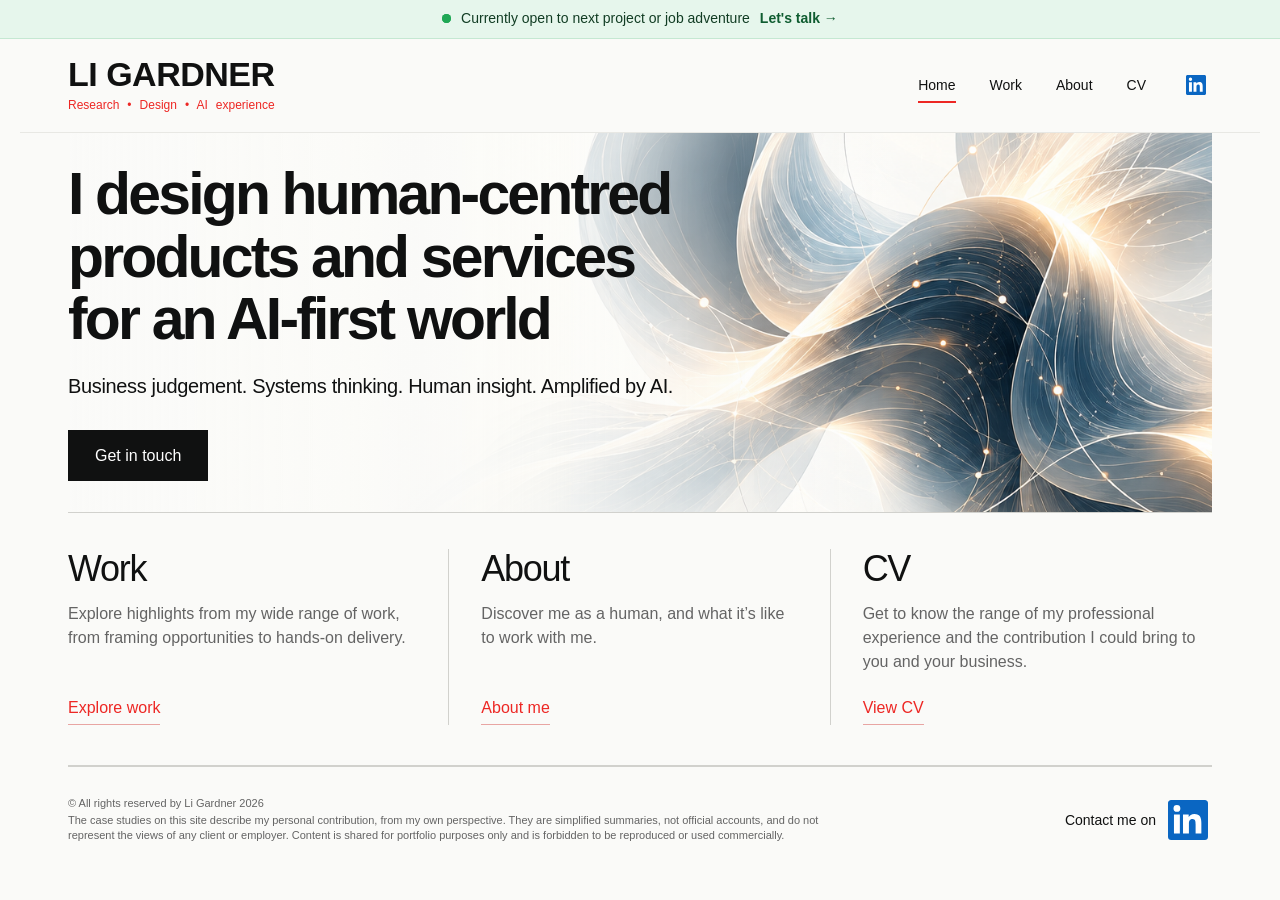
==== commit 691fd63a: "Update banner text" ====
--- a/index.html
+++ b/index.html
@@ -1,3 +1,3 @@
-<!doctype html><html lang="en"><head><meta charset="utf-8"><meta name="viewport" content="width=device-width,initial-scale=1"><meta name="description" content="Li Gardner connects business, people and technology, from strategy to hands-on product design and delivery."><title>Strategy × Design × AI | Li Gardner</title><link rel="icon" href="favicon.ico" sizes="any"><link rel="icon" type="image/png" sizes="32x32" href="assets/favicon-32.png"><link rel="apple-touch-icon" href="assets/apple-touch-icon.png"><link rel="stylesheet" href="style.css"><style>.portfolio-column h2{font-size:36px;letter-spacing:-1.3px;font-weight:500;line-height:1.1}.portfolio-column a{font-size:16px;padding-bottom:5px}.portfolio-column a:hover{color:var(--red);border-color:#e8a5a3}</style></head><body class=""><a class="skip" href="#main">Skip to content</a><div class="open-banner" role="status"><span class="open-dot" aria-hidden="true"></span><span>Currently open to my next project or job adventure</span><a href="https://www.linkedin.com/in/ligardner/" target="_blank" rel="noopener">Let's talk&nbsp;→</a></div><header><a class="brand" href="index.html"><span class="brand-name">LI GARDNER</span><span class="brand-tagline">Research • Design • AI experience</span></a><nav aria-label="Main navigation"><a href="index.html" class="active" aria-current="page">Home</a><a href="work.html" >Work</a><a href="about.html" >About</a><a href="cv.html" >CV</a><span class="nav-contact"><a class="nav-icon" href="https://www.linkedin.com/in/ligardner/" target="_blank" rel="noopener" aria-label="Li Gardner on LinkedIn" title="LinkedIn"><svg viewBox="0 0 24 24" fill="currentColor" aria-hidden="true" focusable="false"><rect x="4" y="4" width="16" height="16" fill="#fff"/><path d="M20.45 2H3.55C2.69 2 2 2.68 2 3.52v16.96c0 .84.69 1.52 1.55 1.52h16.9c.86 0 1.55-.68 1.55-1.52V3.52c0-.84-.69-1.52-1.55-1.52ZM7.93 18.75H4.98V9.2h2.95v9.55ZM6.46 7.9a1.71 1.71 0 1 1 0-3.42 1.71 1.71 0 0 1 0 3.42Zm12.29 10.85H15.8V14.1c0-1.11-.02-2.54-1.55-2.54-1.55 0-1.79 1.21-1.79 2.46v4.73H9.51V9.2h2.83v1.31h.04c.39-.74 1.35-1.52 2.78-1.52 2.97 0 3.52 1.95 3.52 4.49v5.27Z"/></svg></a></span></nav></header><main id="main"><section class="hero"><img class="hero-image" src="assets/technology-abstract.png" alt="Translucent flowing forms, fine data threads and luminous connections"><div class="copy"><h1 class="ai-headline"><span>I design human-centred</span><span>products and services</span><span>for an AI-first world</span></h1><p class="hero-capabilities">Business judgement. Systems thinking. Human insight. Amplified by AI.</p><a class="hero-contact" href="mailto:li.gardner.design@gmail.com">Get in touch</a></div></section><section class="section portfolio-columns" aria-label="Explore the portfolio"><article class="portfolio-column"><h2>Work</h2><p>Explore highlights from my wide range of work, from framing opportunities to hands-on delivery.</p><a href="work.html">Explore work</a></article><article class="portfolio-column"><h2>About</h2><p>Discover me as a human, and what it’s like to work with me.</p><a href="about.html">About me</a></article><article class="portfolio-column"><h2>CV</h2><p>Get to know the range of my professional experience and the contribution I could bring to you and your business.</p><a href="cv.html">View CV</a></article></section></main><footer><span class="footer-rights">© All rights reserved by Li Gardner 2026</span><div class="footer-links"><a class="footer-linkedin" href="https://www.linkedin.com/in/ligardner/" target="_blank" rel="noopener" aria-label="Contact me on LinkedIn">Contact me on <svg viewBox="0 0 24 24" fill="currentColor" aria-hidden="true" focusable="false"><rect x="4" y="4" width="16" height="16" fill="#fff"/><path d="M20.45 2H3.55C2.69 2 2 2.68 2 3.52v16.96c0 .84.69 1.52 1.55 1.52h16.9c.86 0 1.55-.68 1.55-1.52V3.52c0-.84-.69-1.52-1.55-1.52ZM7.93 18.75H4.98V9.2h2.95v9.55ZM6.46 7.9a1.71 1.71 0 1 1 0-3.42 1.71 1.71 0 0 1 0 3.42Zm12.29 10.85H15.8V14.1c0-1.11-.02-2.54-1.55-2.54-1.55 0-1.79 1.21-1.79 2.46v4.73H9.51V9.2h2.83v1.31h.04c.39-.74 1.35-1.52 2.78-1.52 2.97 0 3.52 1.95 3.52 4.49v5.27Z"/></svg></a></div><p class="footer-note">The case studies on this site describe my personal contribution, from my own perspective. They are simplified summaries, not official accounts, and do not represent the views of any client or employer. Content is shared for portfolio purposes only and is forbidden to be reproduced or used commercially.</p></footer><script data-goatcounter="https://ligardner.goatcounter.com/count"
+<!doctype html><html lang="en"><head><meta charset="utf-8"><meta name="viewport" content="width=device-width,initial-scale=1"><meta name="description" content="Li Gardner connects business, people and technology, from strategy to hands-on product design and delivery."><title>Strategy × Design × AI | Li Gardner</title><link rel="icon" href="favicon.ico" sizes="any"><link rel="icon" type="image/png" sizes="32x32" href="assets/favicon-32.png"><link rel="apple-touch-icon" href="assets/apple-touch-icon.png"><link rel="stylesheet" href="style.css"><style>.portfolio-column h2{font-size:36px;letter-spacing:-1.3px;font-weight:500;line-height:1.1}.portfolio-column a{font-size:16px;padding-bottom:5px}.portfolio-column a:hover{color:var(--red);border-color:#e8a5a3}</style></head><body class=""><a class="skip" href="#main">Skip to content</a><div class="site-top"><div class="open-banner" role="status"><span class="open-dot" aria-hidden="true"></span><span class="ob-text"><span class="ob-full">Currently open</span><span class="ob-short">Open</span> to next project or job adventure</span><a href="https://www.linkedin.com/in/ligardner/" target="_blank" rel="noopener">Let's talk&nbsp;→</a></div><header><a class="brand" href="index.html"><span class="brand-name">LI GARDNER</span><span class="brand-tagline">Research • Design • AI experience</span></a><button class="nav-toggle" type="button" aria-expanded="false" aria-controls="site-nav" aria-label="Open menu"><span class="nav-toggle-bar" aria-hidden="true"></span></button><nav id="site-nav" aria-label="Main navigation"><a href="index.html" class="active" aria-current="page">Home</a><a href="work.html" >Work</a><a href="about.html" >About</a><a href="cv.html" >CV</a><span class="nav-contact"><a class="nav-icon" href="https://www.linkedin.com/in/ligardner/" target="_blank" rel="noopener" aria-label="Li Gardner on LinkedIn" title="LinkedIn"><svg viewBox="0 0 24 24" fill="currentColor" aria-hidden="true" focusable="false"><rect x="4" y="4" width="16" height="16" fill="#fff"/><path d="M20.45 2H3.55C2.69 2 2 2.68 2 3.52v16.96c0 .84.69 1.52 1.55 1.52h16.9c.86 0 1.55-.68 1.55-1.52V3.52c0-.84-.69-1.52-1.55-1.52ZM7.93 18.75H4.98V9.2h2.95v9.55ZM6.46 7.9a1.71 1.71 0 1 1 0-3.42 1.71 1.71 0 0 1 0 3.42Zm12.29 10.85H15.8V14.1c0-1.11-.02-2.54-1.55-2.54-1.55 0-1.79 1.21-1.79 2.46v4.73H9.51V9.2h2.83v1.31h.04c.39-.74 1.35-1.52 2.78-1.52 2.97 0 3.52 1.95 3.52 4.49v5.27Z"/></svg></a></span></nav></header></div><main id="main"><section class="hero"><img class="hero-image" src="assets/technology-abstract.png" alt="Translucent flowing forms, fine data threads and luminous connections"><div class="copy"><h1 class="ai-headline"><span>I design human-centred</span><span>products and services</span><span>for an AI-first world</span></h1><p class="hero-capabilities">Business judgement. Systems thinking. Human insight. Amplified by AI.</p><a class="hero-contact" href="mailto:li.gardner.design@gmail.com">Get in touch</a></div></section><section class="section portfolio-columns" aria-label="Explore the portfolio"><article class="portfolio-column"><h2>Work</h2><p>Explore highlights from my wide range of work, from framing opportunities to hands-on delivery.</p><a href="work.html">Explore work</a></article><article class="portfolio-column"><h2>About</h2><p>Discover me as a human, and what it’s like to work with me.</p><a href="about.html">About me</a></article><article class="portfolio-column"><h2>CV</h2><p>Get to know the range of my professional experience and the contribution I could bring to you and your business.</p><a href="cv.html">View CV</a></article></section></main><footer><span class="footer-rights">© All rights reserved by Li Gardner 2026</span><div class="footer-links"><a class="footer-linkedin" href="https://www.linkedin.com/in/ligardner/" target="_blank" rel="noopener" aria-label="Contact me on LinkedIn">Contact me on <svg viewBox="0 0 24 24" fill="currentColor" aria-hidden="true" focusable="false"><rect x="4" y="4" width="16" height="16" fill="#fff"/><path d="M20.45 2H3.55C2.69 2 2 2.68 2 3.52v16.96c0 .84.69 1.52 1.55 1.52h16.9c.86 0 1.55-.68 1.55-1.52V3.52c0-.84-.69-1.52-1.55-1.52ZM7.93 18.75H4.98V9.2h2.95v9.55ZM6.46 7.9a1.71 1.71 0 1 1 0-3.42 1.71 1.71 0 0 1 0 3.42Zm12.29 10.85H15.8V14.1c0-1.11-.02-2.54-1.55-2.54-1.55 0-1.79 1.21-1.79 2.46v4.73H9.51V9.2h2.83v1.31h.04c.39-.74 1.35-1.52 2.78-1.52 2.97 0 3.52 1.95 3.52 4.49v5.27Z"/></svg></a></div><p class="footer-note">The case studies on this site describe my personal contribution, from my own perspective. They are simplified summaries, not official accounts, and do not represent the views of any client or employer. Content is shared for portfolio purposes only and is forbidden to be reproduced or used commercially.</p></footer><script data-goatcounter="https://ligardner.goatcounter.com/count"
         async src="//gc.zgo.at/count.js"></script>
-</body></html>+<script>document.querySelectorAll(".nav-toggle").forEach(function(b){b.addEventListener("click",function(){var h=b.closest("header"),o=h.classList.toggle("nav-open");b.setAttribute("aria-expanded",o);b.setAttribute("aria-label",o?"Close menu":"Open menu")})})</script></body></html>
--- a/style.css
+++ b/style.css
@@ -83,3 +83,39 @@
 @media(min-width:1400px){body>.open-banner{margin:-16px 0 16px}}
 @media(max-width:760px){.open-banner{font-size:13px;padding:8px 16px;gap:8px}}
 @media(prefers-reduced-motion:reduce){.open-dot:after{animation:none}}
+
+/* Sticky top: availability banner + navigation */
+.site-top{position:sticky;top:0;z-index:50;background:var(--rm-bg,var(--paper))}
+.dark .site-top{background:var(--rm-bg,#0e1010)}
+.site-top header{position:static!important;box-shadow:none!important;clip-path:none!important}
+@media(min-width:1400px){.site-top{margin-top:-16px}.site-top>.open-banner{margin:0}}
+
+/* Slimmer sticky bar on mobile */
+.ob-short{display:none}
+@media(max-width:760px){
+.open-banner{flex-wrap:nowrap;font-size:12.5px;padding:7px 14px;gap:7px}
+.open-banner .ob-text{white-space:nowrap;overflow:hidden;text-overflow:ellipsis;min-width:0}
+.open-banner a{white-space:nowrap}
+.ob-full{display:none}.ob-short{display:inline}
+.open-dot{width:8px;height:8px}
+.site-top header{min-height:0;padding-top:12px;padding-bottom:12px;gap:10px}
+}
+
+/* Mobile burger menu */
+.nav-toggle{display:none}
+@media(max-width:760px){
+.site-top header{flex-direction:row;flex-wrap:wrap;align-items:center;justify-content:space-between;gap:0;padding-top:14px;padding-bottom:14px}
+.nav-toggle{display:flex;align-items:center;justify-content:center;width:44px;height:44px;margin-right:-10px;padding:0;border:0;background:none;color:inherit;cursor:pointer}
+.nav-toggle-bar,.nav-toggle-bar:before,.nav-toggle-bar:after{display:block;width:24px;height:2px;background:currentColor;border-radius:2px;transition:transform .2s ease,background .2s ease}
+.nav-toggle-bar{position:relative}
+.nav-toggle-bar:before,.nav-toggle-bar:after{content:'';position:absolute;left:0}
+.nav-toggle-bar:before{top:-7px}.nav-toggle-bar:after{top:7px}
+.nav-open .nav-toggle-bar{background:transparent}
+.nav-open .nav-toggle-bar:before{transform:translateY(7px) rotate(45deg)}
+.nav-open .nav-toggle-bar:after{transform:translateY(-7px) rotate(-45deg)}
+.site-top header nav{display:none;width:100%;flex-direction:column;align-items:flex-start;gap:0;padding:10px 0 4px;margin-top:12px;border-top:1px solid var(--line)}
+.site-top header.nav-open nav{display:flex}
+.site-top header nav>a{display:block;width:100%;padding:12px 0;font-size:18px}
+.site-top header nav>a::after{bottom:6px;right:auto;width:28px}
+.site-top header nav .nav-contact{padding:10px 0 6px}
+}
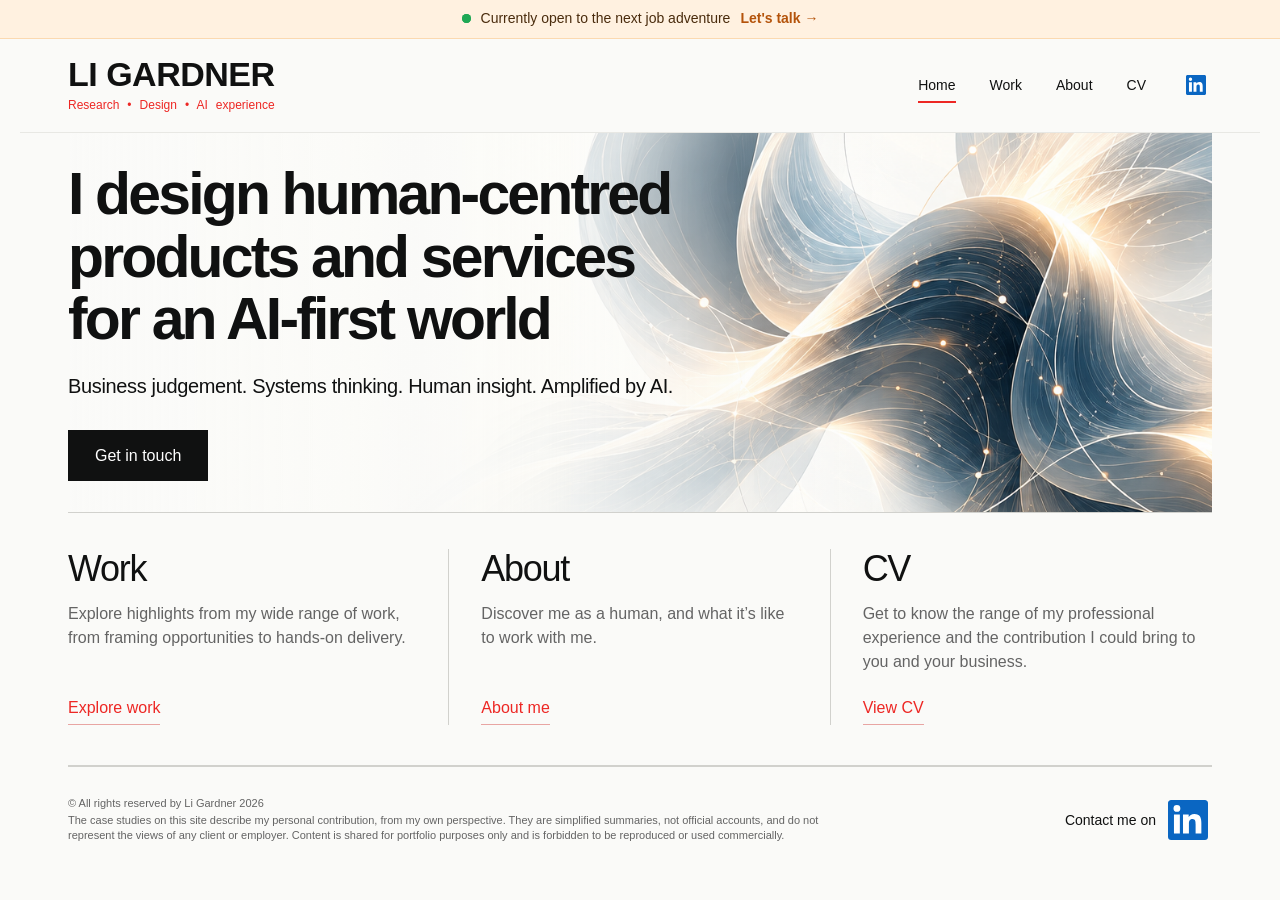
==== commit db16dee1: "Update site" ====
--- a/index.html
+++ b/index.html
@@ -1,3 +1,3 @@
-<!doctype html><html lang="en"><head><meta charset="utf-8"><meta name="viewport" content="width=device-width,initial-scale=1"><meta name="description" content="Li Gardner connects business, people and technology, from strategy to hands-on product design and delivery."><title>Strategy × Design × AI | Li Gardner</title><link rel="icon" href="favicon.ico" sizes="any"><link rel="icon" type="image/png" sizes="32x32" href="assets/favicon-32.png"><link rel="apple-touch-icon" href="assets/apple-touch-icon.png"><link rel="stylesheet" href="style.css"><style>.portfolio-column h2{font-size:36px;letter-spacing:-1.3px;font-weight:500;line-height:1.1}.portfolio-column a{font-size:16px;padding-bottom:5px}.portfolio-column a:hover{color:var(--red);border-color:#e8a5a3}</style></head><body class=""><a class="skip" href="#main">Skip to content</a><div class="site-top"><div class="open-banner" role="status"><span class="open-dot" aria-hidden="true"></span><span class="ob-text"><span class="ob-full">Currently open</span><span class="ob-short">Open</span> to next project or job adventure</span><a href="https://www.linkedin.com/in/ligardner/" target="_blank" rel="noopener">Let's talk&nbsp;→</a></div><header><a class="brand" href="index.html"><span class="brand-name">LI GARDNER</span><span class="brand-tagline">Research • Design • AI experience</span></a><button class="nav-toggle" type="button" aria-expanded="false" aria-controls="site-nav" aria-label="Open menu"><span class="nav-toggle-bar" aria-hidden="true"></span></button><nav id="site-nav" aria-label="Main navigation"><a href="index.html" class="active" aria-current="page">Home</a><a href="work.html" >Work</a><a href="about.html" >About</a><a href="cv.html" >CV</a><span class="nav-contact"><a class="nav-icon" href="https://www.linkedin.com/in/ligardner/" target="_blank" rel="noopener" aria-label="Li Gardner on LinkedIn" title="LinkedIn"><svg viewBox="0 0 24 24" fill="currentColor" aria-hidden="true" focusable="false"><rect x="4" y="4" width="16" height="16" fill="#fff"/><path d="M20.45 2H3.55C2.69 2 2 2.68 2 3.52v16.96c0 .84.69 1.52 1.55 1.52h16.9c.86 0 1.55-.68 1.55-1.52V3.52c0-.84-.69-1.52-1.55-1.52ZM7.93 18.75H4.98V9.2h2.95v9.55ZM6.46 7.9a1.71 1.71 0 1 1 0-3.42 1.71 1.71 0 0 1 0 3.42Zm12.29 10.85H15.8V14.1c0-1.11-.02-2.54-1.55-2.54-1.55 0-1.79 1.21-1.79 2.46v4.73H9.51V9.2h2.83v1.31h.04c.39-.74 1.35-1.52 2.78-1.52 2.97 0 3.52 1.95 3.52 4.49v5.27Z"/></svg></a></span></nav></header></div><main id="main"><section class="hero"><img class="hero-image" src="assets/technology-abstract.png" alt="Translucent flowing forms, fine data threads and luminous connections"><div class="copy"><h1 class="ai-headline"><span>I design human-centred</span><span>products and services</span><span>for an AI-first world</span></h1><p class="hero-capabilities">Business judgement. Systems thinking. Human insight. Amplified by AI.</p><a class="hero-contact" href="mailto:li.gardner.design@gmail.com">Get in touch</a></div></section><section class="section portfolio-columns" aria-label="Explore the portfolio"><article class="portfolio-column"><h2>Work</h2><p>Explore highlights from my wide range of work, from framing opportunities to hands-on delivery.</p><a href="work.html">Explore work</a></article><article class="portfolio-column"><h2>About</h2><p>Discover me as a human, and what it’s like to work with me.</p><a href="about.html">About me</a></article><article class="portfolio-column"><h2>CV</h2><p>Get to know the range of my professional experience and the contribution I could bring to you and your business.</p><a href="cv.html">View CV</a></article></section></main><footer><span class="footer-rights">© All rights reserved by Li Gardner 2026</span><div class="footer-links"><a class="footer-linkedin" href="https://www.linkedin.com/in/ligardner/" target="_blank" rel="noopener" aria-label="Contact me on LinkedIn">Contact me on <svg viewBox="0 0 24 24" fill="currentColor" aria-hidden="true" focusable="false"><rect x="4" y="4" width="16" height="16" fill="#fff"/><path d="M20.45 2H3.55C2.69 2 2 2.68 2 3.52v16.96c0 .84.69 1.52 1.55 1.52h16.9c.86 0 1.55-.68 1.55-1.52V3.52c0-.84-.69-1.52-1.55-1.52ZM7.93 18.75H4.98V9.2h2.95v9.55ZM6.46 7.9a1.71 1.71 0 1 1 0-3.42 1.71 1.71 0 0 1 0 3.42Zm12.29 10.85H15.8V14.1c0-1.11-.02-2.54-1.55-2.54-1.55 0-1.79 1.21-1.79 2.46v4.73H9.51V9.2h2.83v1.31h.04c.39-.74 1.35-1.52 2.78-1.52 2.97 0 3.52 1.95 3.52 4.49v5.27Z"/></svg></a></div><p class="footer-note">The case studies on this site describe my personal contribution, from my own perspective. They are simplified summaries, not official accounts, and do not represent the views of any client or employer. Content is shared for portfolio purposes only and is forbidden to be reproduced or used commercially.</p></footer><script data-goatcounter="https://ligardner.goatcounter.com/count"
+<!doctype html><html lang="en"><head><meta charset="utf-8"><meta name="viewport" content="width=device-width,initial-scale=1"><meta name="description" content="Li Gardner connects business, people and technology, from strategy to hands-on product design and delivery."><title>Strategy × Design × AI | Li Gardner</title><link rel="icon" href="favicon.ico" sizes="any"><link rel="icon" type="image/png" sizes="32x32" href="assets/favicon-32.png"><link rel="apple-touch-icon" href="assets/apple-touch-icon.png"><link rel="stylesheet" href="style.css"><style>.portfolio-column h2{font-size:36px;letter-spacing:-1.3px;font-weight:500;line-height:1.1}.portfolio-column a{font-size:16px;padding-bottom:5px}.portfolio-column a:hover{color:var(--red);border-color:#e8a5a3}</style></head><body class=""><a class="skip" href="#main">Skip to content</a><div class="site-top"><div class="open-banner" role="status"><span class="open-dot" aria-hidden="true"></span><span class="ob-text"><span class="ob-full">Currently open</span><span class="ob-short">Open</span> to the next job adventure</span><a href="https://www.linkedin.com/in/ligardner/" target="_blank" rel="noopener">Let's talk&nbsp;→</a></div><header><a class="brand" href="index.html"><span class="brand-name">LI GARDNER</span><span class="brand-tagline">Research • Design • AI experience</span></a><button class="nav-toggle" type="button" aria-expanded="false" aria-controls="site-nav" aria-label="Open menu"><span class="nav-toggle-bar" aria-hidden="true"></span></button><nav id="site-nav" aria-label="Main navigation"><a href="index.html" class="active" aria-current="page">Home</a><a href="work.html" >Work</a><a href="about.html" >About</a><a href="cv.html" >CV</a><span class="nav-contact"><a class="nav-icon" href="https://www.linkedin.com/in/ligardner/" target="_blank" rel="noopener" aria-label="Li Gardner on LinkedIn" title="LinkedIn"><svg viewBox="0 0 24 24" fill="currentColor" aria-hidden="true" focusable="false"><rect x="4" y="4" width="16" height="16" fill="#fff"/><path d="M20.45 2H3.55C2.69 2 2 2.68 2 3.52v16.96c0 .84.69 1.52 1.55 1.52h16.9c.86 0 1.55-.68 1.55-1.52V3.52c0-.84-.69-1.52-1.55-1.52ZM7.93 18.75H4.98V9.2h2.95v9.55ZM6.46 7.9a1.71 1.71 0 1 1 0-3.42 1.71 1.71 0 0 1 0 3.42Zm12.29 10.85H15.8V14.1c0-1.11-.02-2.54-1.55-2.54-1.55 0-1.79 1.21-1.79 2.46v4.73H9.51V9.2h2.83v1.31h.04c.39-.74 1.35-1.52 2.78-1.52 2.97 0 3.52 1.95 3.52 4.49v5.27Z"/></svg></a></span></nav></header></div><main id="main"><section class="hero"><img class="hero-image" src="assets/technology-abstract.png" alt="Translucent flowing forms, fine data threads and luminous connections"><div class="copy"><h1 class="ai-headline"><span>I design human-centred</span><span>products and services</span><span>for an AI-first world</span></h1><p class="hero-capabilities">Business judgement. Systems thinking. Human insight. Amplified by AI.</p><a class="hero-contact" href="mailto:li.gardner.design@gmail.com">Get in touch</a></div></section><section class="section portfolio-columns" aria-label="Explore the portfolio"><article class="portfolio-column"><h2>Work</h2><p>Explore highlights from my wide range of work, from framing opportunities to hands-on delivery.</p><a href="work.html">Explore work</a></article><article class="portfolio-column"><h2>About</h2><p>Discover me as a human, and what it’s like to work with me.</p><a href="about.html">About me</a></article><article class="portfolio-column"><h2>CV</h2><p>Get to know the range of my professional experience and the contribution I could bring to you and your business.</p><a href="cv.html">View CV</a></article></section></main><footer><span class="footer-rights">© All rights reserved by Li Gardner 2026</span><div class="footer-links"><a class="footer-linkedin" href="https://www.linkedin.com/in/ligardner/" target="_blank" rel="noopener" aria-label="Contact me on LinkedIn">Contact me on <svg viewBox="0 0 24 24" fill="currentColor" aria-hidden="true" focusable="false"><rect x="4" y="4" width="16" height="16" fill="#fff"/><path d="M20.45 2H3.55C2.69 2 2 2.68 2 3.52v16.96c0 .84.69 1.52 1.55 1.52h16.9c.86 0 1.55-.68 1.55-1.52V3.52c0-.84-.69-1.52-1.55-1.52ZM7.93 18.75H4.98V9.2h2.95v9.55ZM6.46 7.9a1.71 1.71 0 1 1 0-3.42 1.71 1.71 0 0 1 0 3.42Zm12.29 10.85H15.8V14.1c0-1.11-.02-2.54-1.55-2.54-1.55 0-1.79 1.21-1.79 2.46v4.73H9.51V9.2h2.83v1.31h.04c.39-.74 1.35-1.52 2.78-1.52 2.97 0 3.52 1.95 3.52 4.49v5.27Z"/></svg></a></div><p class="footer-note">The case studies on this site describe my personal contribution, from my own perspective. They are simplified summaries, not official accounts, and do not represent the views of any client or employer. Content is shared for portfolio purposes only and is forbidden to be reproduced or used commercially.</p></footer><script data-goatcounter="https://ligardner.goatcounter.com/count"
         async src="//gc.zgo.at/count.js"></script>
 <script>document.querySelectorAll(".nav-toggle").forEach(function(b){b.addEventListener("click",function(){var h=b.closest("header"),o=h.classList.toggle("nav-open");b.setAttribute("aria-expanded",o);b.setAttribute("aria-label",o?"Close menu":"Open menu")})})</script></body></html>
--- a/style.css
+++ b/style.css
@@ -73,13 +73,13 @@
 .nav-icon svg{width:24px;height:24px}
 
 /* Availability notification banner */
-.open-banner{display:flex;align-items:center;justify-content:center;gap:10px;flex-wrap:wrap;background:#e6f6ec;color:#123d24;border-bottom:1px solid #c5e8d2;font-size:14px;line-height:1.4;padding:9px 24px;text-align:center}
-.open-banner a{color:#0f5c30;font-weight:600;text-decoration:none}
+.open-banner{display:flex;align-items:center;justify-content:center;gap:10px;flex-wrap:wrap;background:#fff1e0;color:#4a2c0d;border-bottom:1px solid #fbd9b0;font-size:14px;line-height:1.4;padding:9px 24px;text-align:center}
+.open-banner a{color:#b4530a;font-weight:600;text-decoration:none}
 .open-banner a:hover{color:var(--red)}
 .open-dot{position:relative;width:9px;height:9px;border-radius:50%;background:#1fa855;flex:none}
 .open-dot:after{content:'';position:absolute;inset:0;border-radius:50%;background:#1fa855;animation:openpulse 2s ease-out infinite}
 @keyframes openpulse{0%{transform:scale(1);opacity:.7}100%{transform:scale(2.6);opacity:0}}
-.dark .open-banner{background:#e6f6ec;border-bottom:0}
+.dark .open-banner{background:#fff1e0;border-bottom:0}
 @media(min-width:1400px){body>.open-banner{margin:-16px 0 16px}}
 @media(max-width:760px){.open-banner{font-size:13px;padding:8px 16px;gap:8px}}
 @media(prefers-reduced-motion:reduce){.open-dot:after{animation:none}}
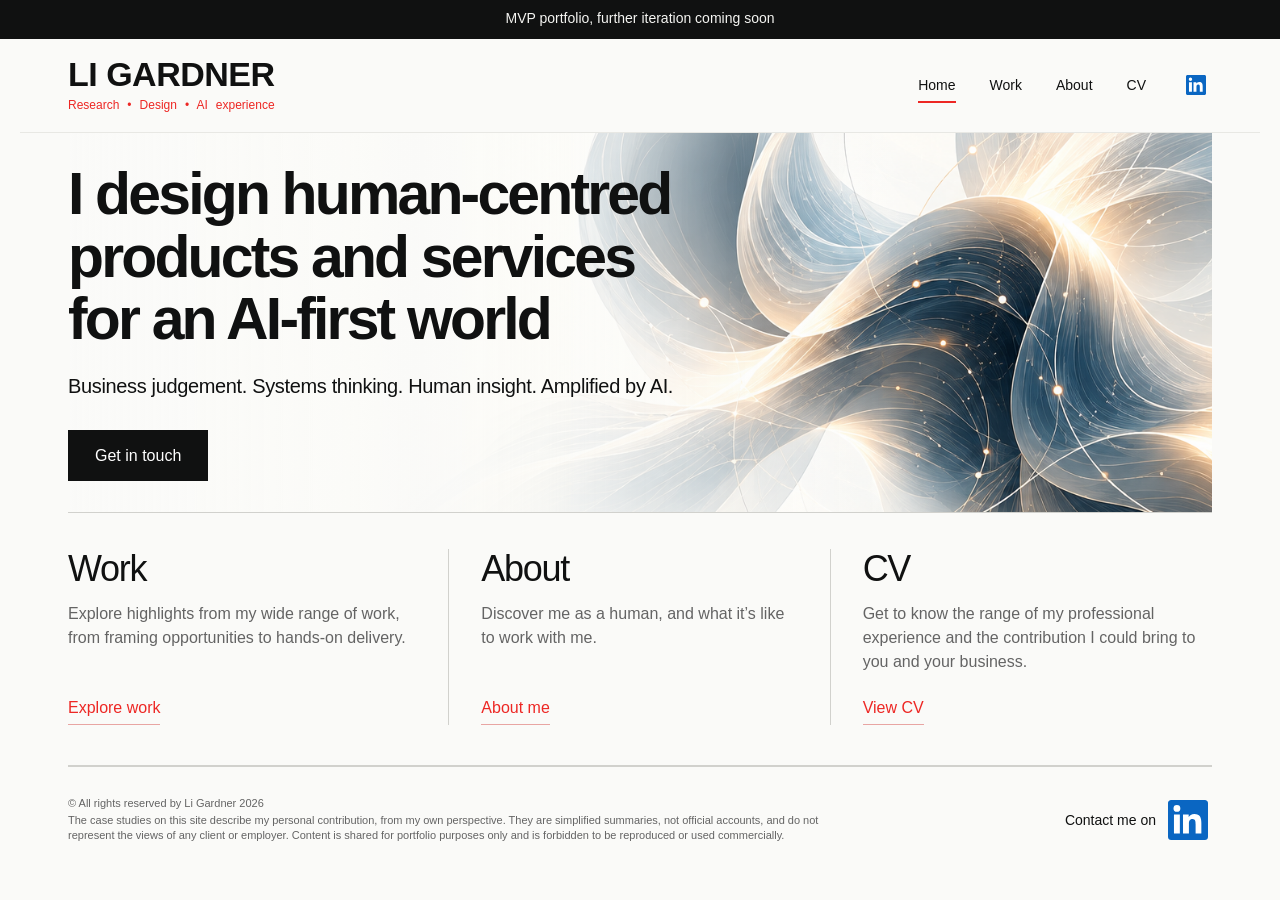
==== commit 45ef262d: "Update index.html" ====
--- a/index.html
+++ b/index.html
@@ -1,3 +1,13 @@
-<!doctype html><html lang="en"><head><meta charset="utf-8"><meta name="viewport" content="width=device-width,initial-scale=1"><meta name="description" content="Li Gardner connects business, people and technology, from strategy to hands-on product design and delivery."><title>Strategy × Design × AI | Li Gardner</title><link rel="icon" href="favicon.ico" sizes="any"><link rel="icon" type="image/png" sizes="32x32" href="assets/favicon-32.png"><link rel="apple-touch-icon" href="assets/apple-touch-icon.png"><link rel="stylesheet" href="style.css"><style>.portfolio-column h2{font-size:36px;letter-spacing:-1.3px;font-weight:500;line-height:1.1}.portfolio-column a{font-size:16px;padding-bottom:5px}.portfolio-column a:hover{color:var(--red);border-color:#e8a5a3}</style></head><body class=""><a class="skip" href="#main">Skip to content</a><div class="site-top"><div class="open-banner" role="status"><span class="open-dot" aria-hidden="true"></span><span class="ob-text"><span class="ob-full">Currently open</span><span class="ob-short">Open</span> to the next job adventure</span><a href="https://www.linkedin.com/in/ligardner/" target="_blank" rel="noopener">Let's talk&nbsp;→</a></div><header><a class="brand" href="index.html"><span class="brand-name">LI GARDNER</span><span class="brand-tagline">Research • Design • AI experience</span></a><button class="nav-toggle" type="button" aria-expanded="false" aria-controls="site-nav" aria-label="Open menu"><span class="nav-toggle-bar" aria-hidden="true"></span></button><nav id="site-nav" aria-label="Main navigation"><a href="index.html" class="active" aria-current="page">Home</a><a href="work.html" >Work</a><a href="about.html" >About</a><a href="cv.html" >CV</a><span class="nav-contact"><a class="nav-icon" href="https://www.linkedin.com/in/ligardner/" target="_blank" rel="noopener" aria-label="Li Gardner on LinkedIn" title="LinkedIn"><svg viewBox="0 0 24 24" fill="currentColor" aria-hidden="true" focusable="false"><rect x="4" y="4" width="16" height="16" fill="#fff"/><path d="M20.45 2H3.55C2.69 2 2 2.68 2 3.52v16.96c0 .84.69 1.52 1.55 1.52h16.9c.86 0 1.55-.68 1.55-1.52V3.52c0-.84-.69-1.52-1.55-1.52ZM7.93 18.75H4.98V9.2h2.95v9.55ZM6.46 7.9a1.71 1.71 0 1 1 0-3.42 1.71 1.71 0 0 1 0 3.42Zm12.29 10.85H15.8V14.1c0-1.11-.02-2.54-1.55-2.54-1.55 0-1.79 1.21-1.79 2.46v4.73H9.51V9.2h2.83v1.31h.04c.39-.74 1.35-1.52 2.78-1.52 2.97 0 3.52 1.95 3.52 4.49v5.27Z"/></svg></a></span></nav></header></div><main id="main"><section class="hero"><img class="hero-image" src="assets/technology-abstract.png" alt="Translucent flowing forms, fine data threads and luminous connections"><div class="copy"><h1 class="ai-headline"><span>I design human-centred</span><span>products and services</span><span>for an AI-first world</span></h1><p class="hero-capabilities">Business judgement. Systems thinking. Human insight. Amplified by AI.</p><a class="hero-contact" href="mailto:li.gardner.design@gmail.com">Get in touch</a></div></section><section class="section portfolio-columns" aria-label="Explore the portfolio"><article class="portfolio-column"><h2>Work</h2><p>Explore highlights from my wide range of work, from framing opportunities to hands-on delivery.</p><a href="work.html">Explore work</a></article><article class="portfolio-column"><h2>About</h2><p>Discover me as a human, and what it’s like to work with me.</p><a href="about.html">About me</a></article><article class="portfolio-column"><h2>CV</h2><p>Get to know the range of my professional experience and the contribution I could bring to you and your business.</p><a href="cv.html">View CV</a></article></section></main><footer><span class="footer-rights">© All rights reserved by Li Gardner 2026</span><div class="footer-links"><a class="footer-linkedin" href="https://www.linkedin.com/in/ligardner/" target="_blank" rel="noopener" aria-label="Contact me on LinkedIn">Contact me on <svg viewBox="0 0 24 24" fill="currentColor" aria-hidden="true" focusable="false"><rect x="4" y="4" width="16" height="16" fill="#fff"/><path d="M20.45 2H3.55C2.69 2 2 2.68 2 3.52v16.96c0 .84.69 1.52 1.55 1.52h16.9c.86 0 1.55-.68 1.55-1.52V3.52c0-.84-.69-1.52-1.55-1.52ZM7.93 18.75H4.98V9.2h2.95v9.55ZM6.46 7.9a1.71 1.71 0 1 1 0-3.42 1.71 1.71 0 0 1 0 3.42Zm12.29 10.85H15.8V14.1c0-1.11-.02-2.54-1.55-2.54-1.55 0-1.79 1.21-1.79 2.46v4.73H9.51V9.2h2.83v1.31h.04c.39-.74 1.35-1.52 2.78-1.52 2.97 0 3.52 1.95 3.52 4.49v5.27Z"/></svg></a></div><p class="footer-note">The case studies on this site describe my personal contribution, from my own perspective. They are simplified summaries, not official accounts, and do not represent the views of any client or employer. Content is shared for portfolio purposes only and is forbidden to be reproduced or used commercially.</p></footer><script data-goatcounter="https://ligardner.goatcounter.com/count"
+<!doctype html><html lang="en"><head>
+<!-- Google tag (gtag.js) -->
+<script async src="https://www.googletagmanager.com/gtag/js?id=G-ZHLYHG5K2P"></script>
+<script>
+  window.dataLayer = window.dataLayer || [];
+  function gtag(){dataLayer.push(arguments);}
+  gtag('js', new Date());
+
+  gtag('config', 'G-ZHLYHG5K2P');
+</script>
+<meta charset="utf-8"><meta name="viewport" content="width=device-width,initial-scale=1"><meta name="description" content="Li Gardner connects business, people and technology, from strategy to hands-on product design and delivery."><title>Strategy × Design × AI | Li Gardner</title><link rel="icon" href="favicon.ico" sizes="any"><link rel="icon" type="image/png" sizes="32x32" href="assets/favicon-32.png"><link rel="apple-touch-icon" href="assets/apple-touch-icon.png"><link rel="stylesheet" href="style.css"><style>.portfolio-column h2{font-size:36px;letter-spacing:-1.3px;font-weight:500;line-height:1.1}.portfolio-column a{font-size:16px;padding-bottom:5px}.portfolio-column a:hover{color:var(--red);border-color:#e8a5a3}</style></head><body class=""><a class="skip" href="#main">Skip to content</a><div class="site-top"><div class="open-banner" role="status"><span class="ob-text">MVP portfolio, further iteration coming soon</span></div><header><a class="brand" href="index.html"><span class="brand-name">LI GARDNER</span><span class="brand-tagline">Research • Design • AI experience</span></a><button class="nav-toggle" type="button" aria-expanded="false" aria-controls="site-nav" aria-label="Open menu"><span class="nav-toggle-bar" aria-hidden="true"></span></button><nav id="site-nav" aria-label="Main navigation"><a href="index.html" class="active" aria-current="page">Home</a><a href="work.html" >Work</a><a href="about.html" >About</a><a href="cv.html" >CV</a><span class="nav-contact"><a class="nav-icon" href="https://www.linkedin.com/in/ligardner/" target="_blank" rel="noopener" aria-label="Li Gardner on LinkedIn" title="LinkedIn"><svg viewBox="0 0 24 24" fill="currentColor" aria-hidden="true" focusable="false"><rect x="4" y="4" width="16" height="16" fill="#fff"/><path d="M20.45 2H3.55C2.69 2 2 2.68 2 3.52v16.96c0 .84.69 1.52 1.55 1.52h16.9c.86 0 1.55-.68 1.55-1.52V3.52c0-.84-.69-1.52-1.55-1.52ZM7.93 18.75H4.98V9.2h2.95v9.55ZM6.46 7.9a1.71 1.71 0 1 1 0-3.42 1.71 1.71 0 0 1 0 3.42Zm12.29 10.85H15.8V14.1c0-1.11-.02-2.54-1.55-2.54-1.55 0-1.79 1.21-1.79 2.46v4.73H9.51V9.2h2.83v1.31h.04c.39-.74 1.35-1.52 2.78-1.52 2.97 0 3.52 1.95 3.52 4.49v5.27Z"/></svg></a></span></nav></header></div><main id="main"><section class="hero"><img class="hero-image" src="assets/technology-abstract.png" alt="Translucent flowing forms, fine data threads and luminous connections"><div class="copy"><h1 class="ai-headline"><span>I design human-centred</span><span>products and services</span><span>for an AI-first world</span></h1><p class="hero-capabilities">Business judgement. Systems thinking. Human insight. Amplified by AI.</p><a class="hero-contact" href="https://www.linkedin.com/in/ligardner/" target="_blank" rel="noopener">Get in touch</a></div></section><section class="section portfolio-columns" aria-label="Explore the portfolio"><article class="portfolio-column"><h2>Work</h2><p>Explore highlights from my wide range of work, from framing opportunities to hands-on delivery.</p><a href="work.html">Explore work</a></article><article class="portfolio-column"><h2>About</h2><p>Discover me as a human, and what it’s like to work with me.</p><a href="about.html">About me</a></article><article class="portfolio-column"><h2>CV</h2><p>Get to know the range of my professional experience and the contribution I could bring to you and your business.</p><a href="cv.html">View CV</a></article></section></main><footer><span class="footer-rights">© All rights reserved by Li Gardner 2026</span><div class="footer-links"><a class="footer-linkedin" href="https://www.linkedin.com/in/ligardner/" target="_blank" rel="noopener" aria-label="Contact me on LinkedIn">Contact me on <svg viewBox="0 0 24 24" fill="currentColor" aria-hidden="true" focusable="false"><rect x="4" y="4" width="16" height="16" fill="#fff"/><path d="M20.45 2H3.55C2.69 2 2 2.68 2 3.52v16.96c0 .84.69 1.52 1.55 1.52h16.9c.86 0 1.55-.68 1.55-1.52V3.52c0-.84-.69-1.52-1.55-1.52ZM7.93 18.75H4.98V9.2h2.95v9.55ZM6.46 7.9a1.71 1.71 0 1 1 0-3.42 1.71 1.71 0 0 1 0 3.42Zm12.29 10.85H15.8V14.1c0-1.11-.02-2.54-1.55-2.54-1.55 0-1.79 1.21-1.79 2.46v4.73H9.51V9.2h2.83v1.31h.04c.39-.74 1.35-1.52 2.78-1.52 2.97 0 3.52 1.95 3.52 4.49v5.27Z"/></svg></a></div><p class="footer-note">The case studies on this site describe my personal contribution, from my own perspective. They are simplified summaries, not official accounts, and do not represent the views of any client or employer. Content is shared for portfolio purposes only and is forbidden to be reproduced or used commercially.</p></footer><script data-goatcounter="https://ligardner.goatcounter.com/count"
         async src="//gc.zgo.at/count.js"></script>
 <script>document.querySelectorAll(".nav-toggle").forEach(function(b){b.addEventListener("click",function(){var h=b.closest("header"),o=h.classList.toggle("nav-open");b.setAttribute("aria-expanded",o);b.setAttribute("aria-label",o?"Close menu":"Open menu")})})</script></body></html>
--- a/style.css
+++ b/style.css
@@ -73,13 +73,13 @@
 .nav-icon svg{width:24px;height:24px}
 
 /* Availability notification banner */
-.open-banner{display:flex;align-items:center;justify-content:center;gap:10px;flex-wrap:wrap;background:#fff1e0;color:#4a2c0d;border-bottom:1px solid #fbd9b0;font-size:14px;line-height:1.4;padding:9px 24px;text-align:center}
+.open-banner{display:flex;align-items:center;justify-content:center;gap:10px;flex-wrap:wrap;background:#101111;color:#f5f5f2;border-bottom:1px solid #101111;font-size:14px;line-height:1.4;padding:9px 24px;text-align:center}
 .open-banner a{color:#b4530a;font-weight:600;text-decoration:none}
 .open-banner a:hover{color:var(--red)}
 .open-dot{position:relative;width:9px;height:9px;border-radius:50%;background:#1fa855;flex:none}
 .open-dot:after{content:'';position:absolute;inset:0;border-radius:50%;background:#1fa855;animation:openpulse 2s ease-out infinite}
 @keyframes openpulse{0%{transform:scale(1);opacity:.7}100%{transform:scale(2.6);opacity:0}}
-.dark .open-banner{background:#fff1e0;border-bottom:0}
+.dark .open-banner{background:#000;border-bottom:1px solid #303232}
 @media(min-width:1400px){body>.open-banner{margin:-16px 0 16px}}
 @media(max-width:760px){.open-banner{font-size:13px;padding:8px 16px;gap:8px}}
 @media(prefers-reduced-motion:reduce){.open-dot:after{animation:none}}
